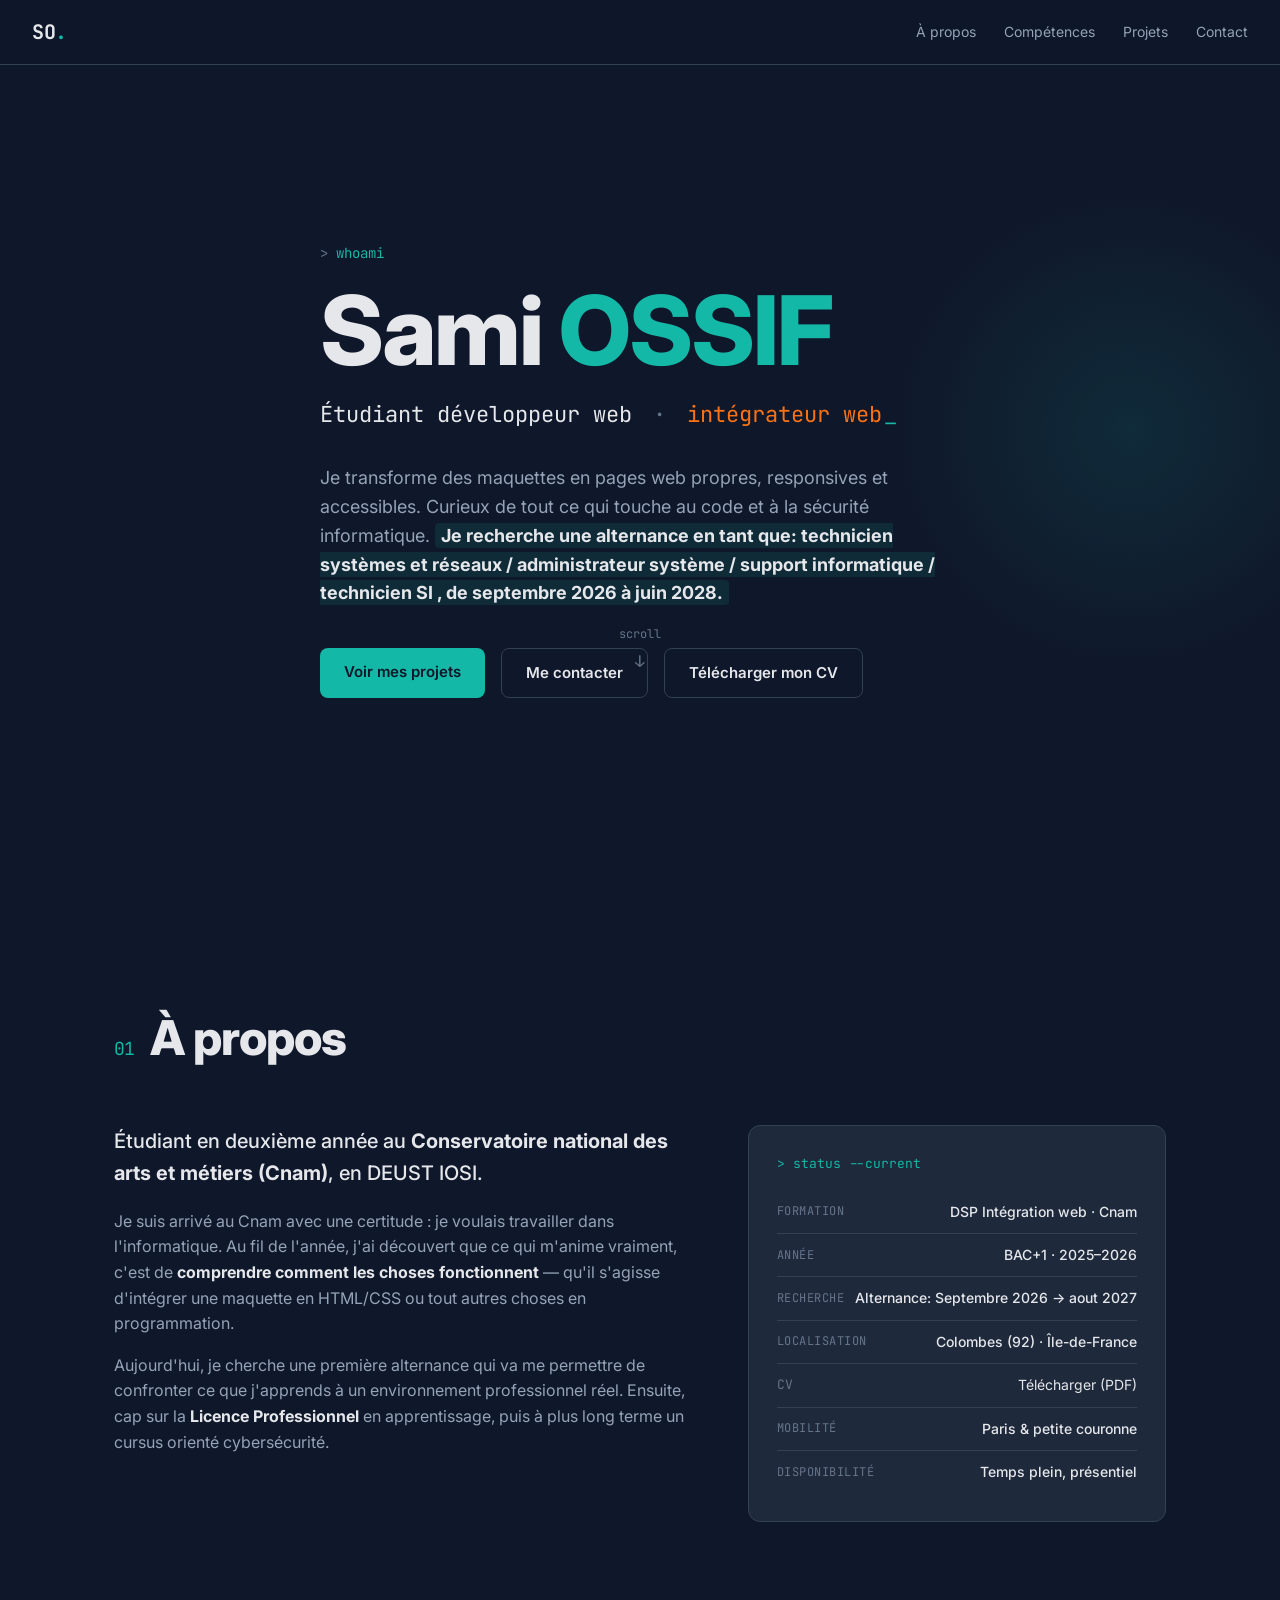
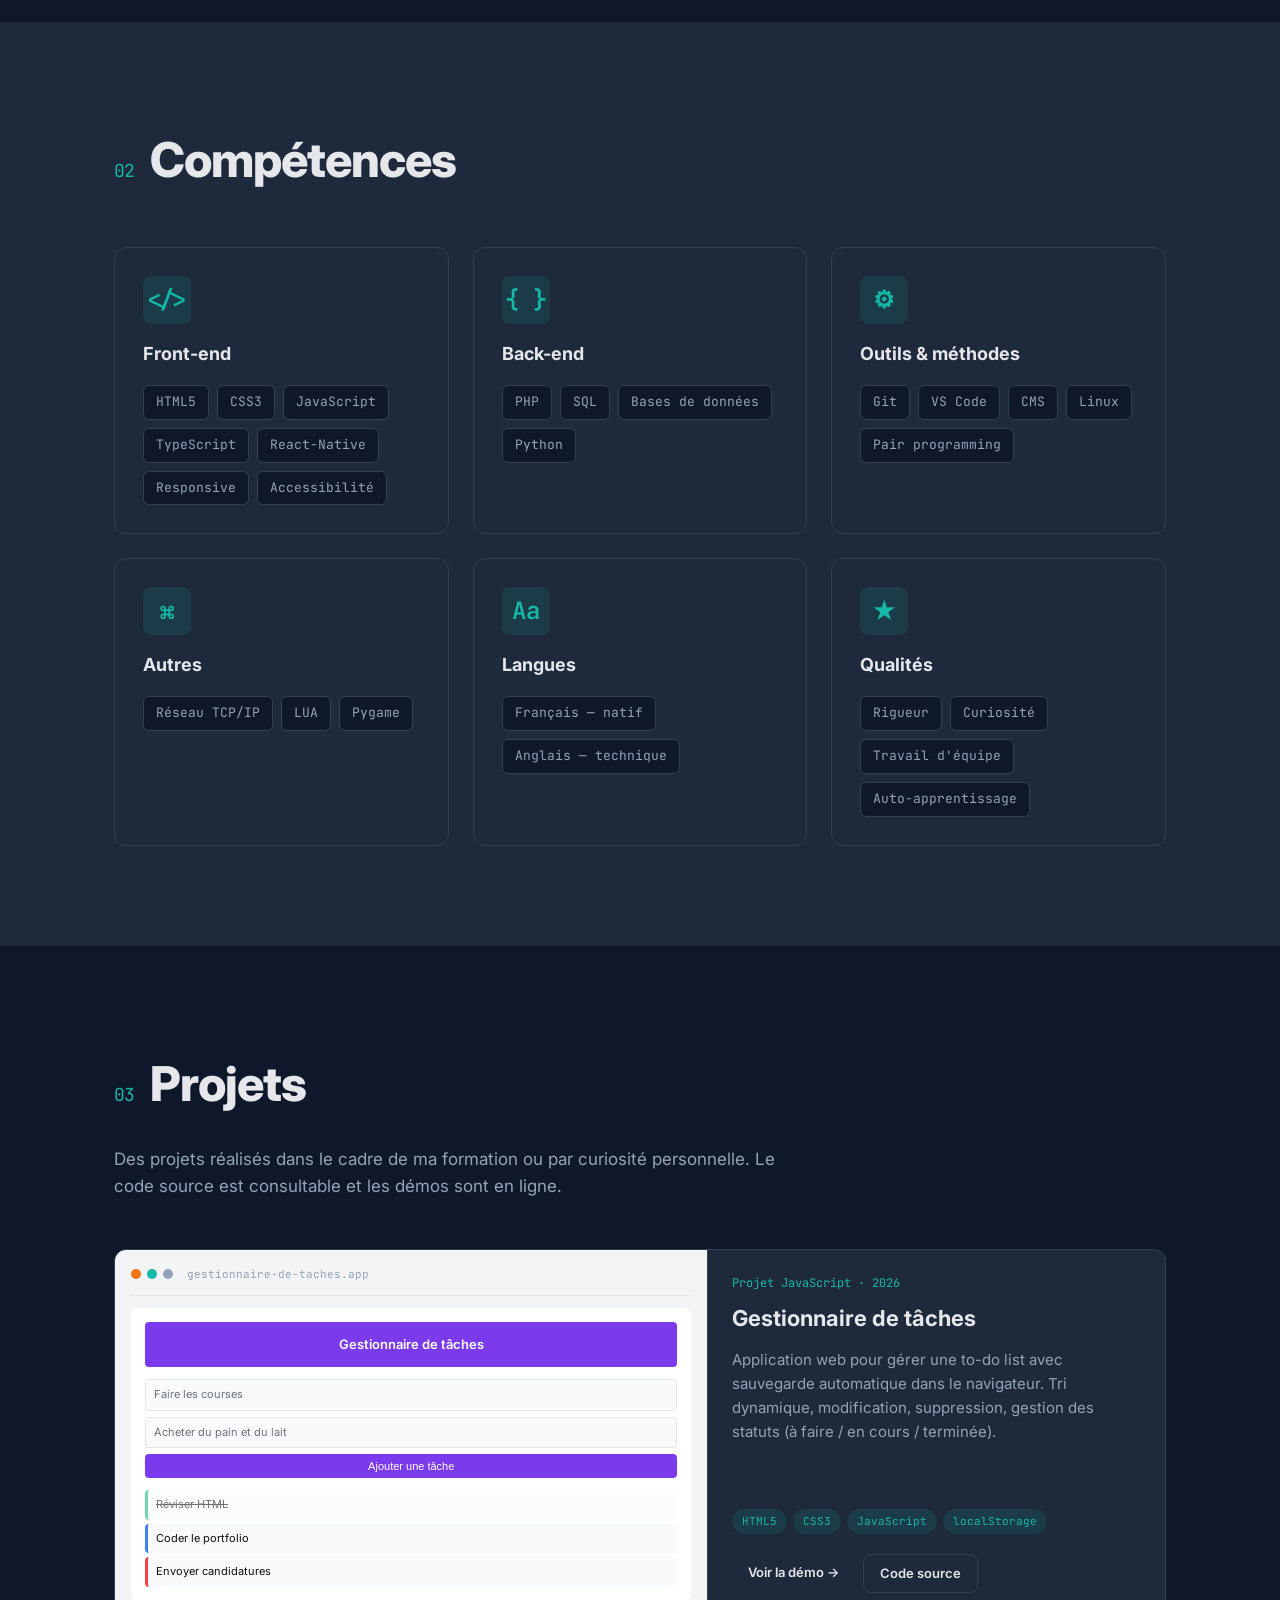
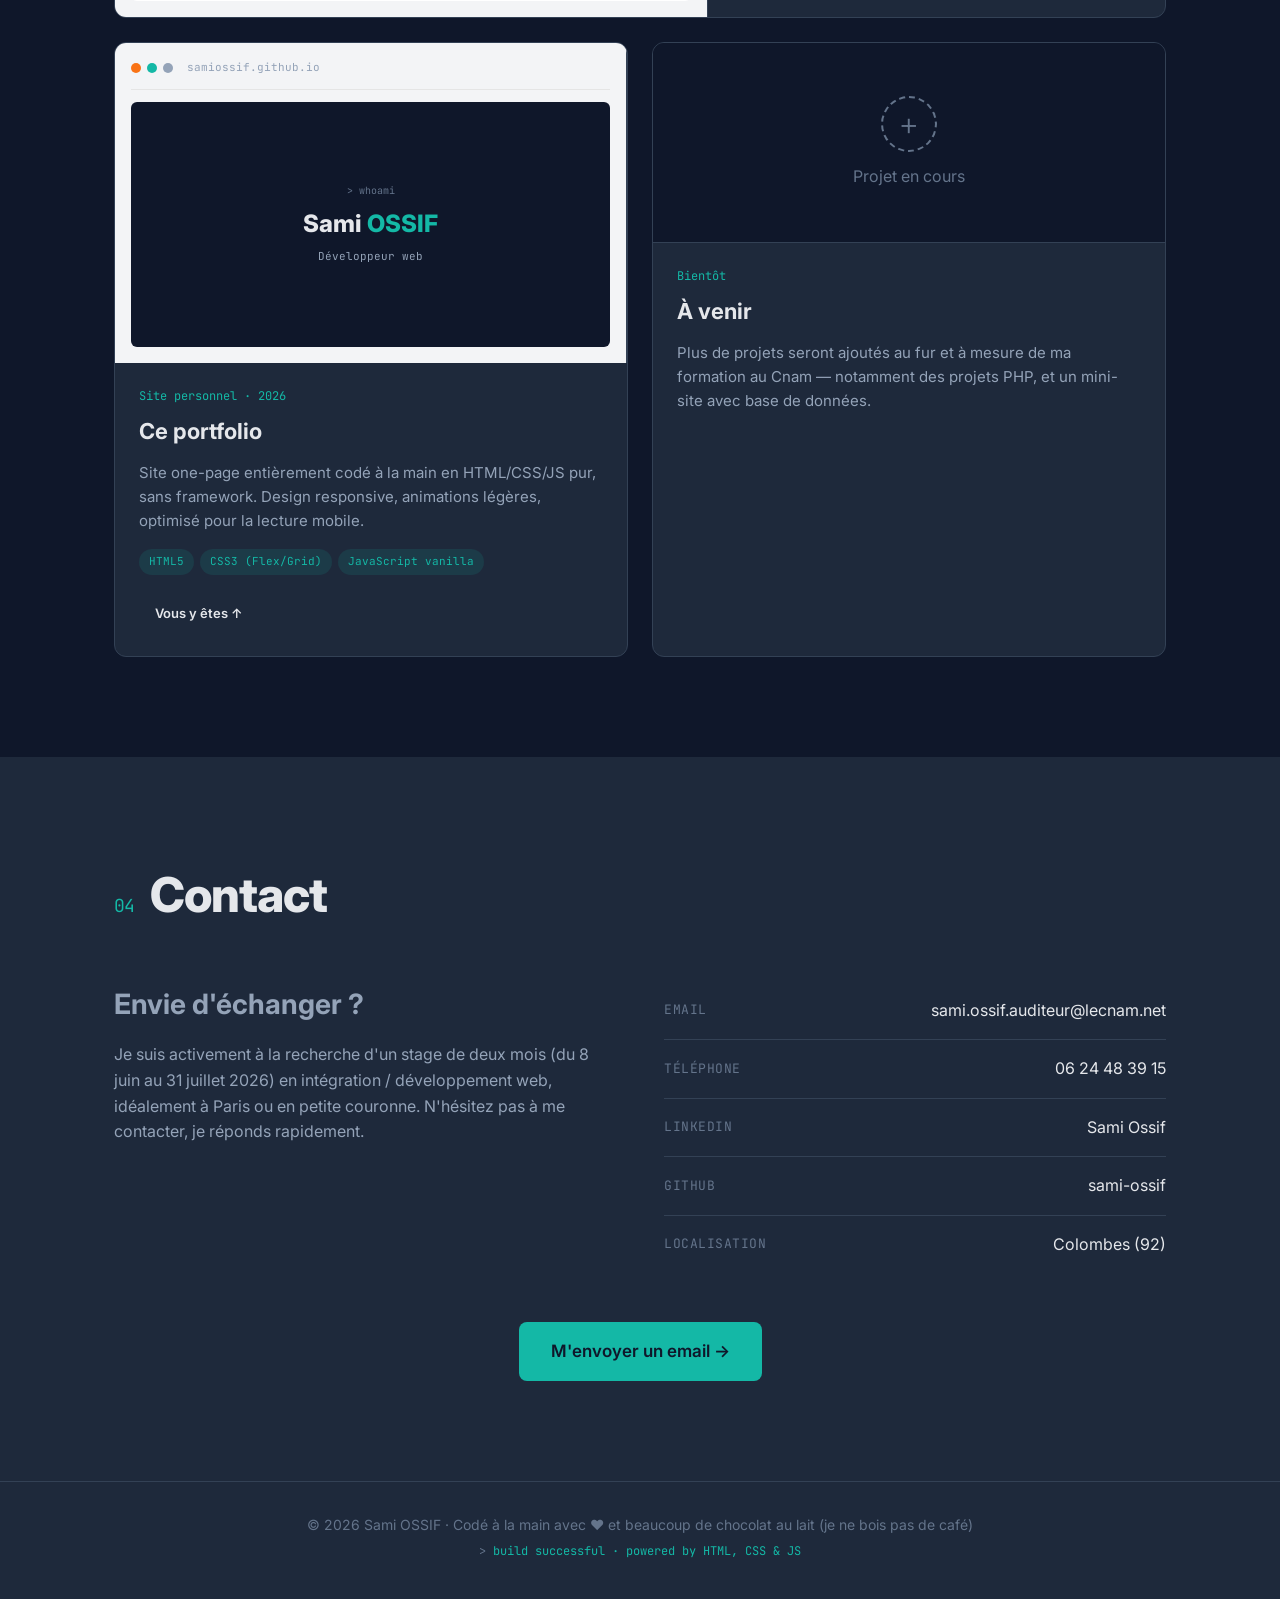
==== index.html @ ba18efc3 "Update index.html" ====
<!DOCTYPE html>
<html lang="fr">
<head>
    <meta charset="UTF-8">
    <meta name="viewport" content="width=device-width, initial-scale=1.0">
    <meta name="description" content="Portfolio de Sami OSSIF — étudiant développeur web au Cnam. Stage juin-juillet 2026.">
    <title>Sami OSSIF — Étudiant développeur web</title>

    <link rel="preconnect" href="https://fonts.googleapis.com">
    <link rel="preconnect" href="https://fonts.gstatic.com" crossorigin>
    <link href="https://fonts.googleapis.com/css2?family=Inter:wght@400;500;600;700;800&family=JetBrains+Mono:wght@400;500&display=swap" rel="stylesheet">

    <link rel="stylesheet" href="style.css">
    <script src="script.js" defer></script>
</head>
<body>

    <!-- =========== NAVIGATION =========== -->
    <nav class="nav">
        <a href="#" class="nav-logo">SO<span class="accent">.</span></a>
        <ul class="nav-links" id="navLinks">
            <li><a href="#about">À propos</a></li>
            <li><a href="#skills">Compétences</a></li>
            <li><a href="#projects">Projets</a></li>
            <li><a href="#contact">Contact</a></li>
        </ul>
        <button class="nav-burger" id="navBurger" aria-label="Ouvrir le menu">
            <span></span><span></span><span></span>
        </button>
    </nav>

    <!-- =========== HERO =========== -->
    <header class="hero">
        <div class="container">
            <p class="terminal-prompt">&gt; <span class="terminal-cmd">whoami</span></p>
            <h1 class="hero-name">Sami <span class="accent">OSSIF</span></h1>
            <p class="hero-role">
                <span class="role-fixed">Étudiant développeur web</span>
                <span class="role-sep">·</span>
                <span class="role-typed" id="typed"></span><span class="cursor">_</span>
            </p>
            <p class="hero-bio">
                Je transforme des maquettes en pages web propres, responsives et accessibles.
                Curieux de tout ce qui touche au code et à la sécurité informatique.
                <strong>Je recherche une alternance en tant que: technicien systèmes et réseaux / administrateur système / support informatique / technicien SI , de septembre 2026 à juin 2028.</strong>
            </p>
            <div class="hero-ctas">
                <a href="#projects" class="btn btn-primary">Voir mes projets</a>
                <a href="#contact" class="btn btn-ghost">Me contacter</a>
                <a href="CV_Sami_OSSIF.pdf" download class="btn btn-ghost">Télécharger mon CV</a>
            </div>
            <div class="hero-scroll" aria-hidden="true">
                <span>scroll</span>
                <span class="arrow">↓</span>
            </div>
        </div>
    </header>

    <!-- =========== À PROPOS =========== -->
    <section id="about" class="section">
        <div class="container">
            <h2 class="section-title"><span class="num">01</span> À propos</h2>
            <div class="about-grid">
                <div class="about-text">
                    <p class="lead">
                        Étudiant en deuxième année au <strong>Conservatoire national des arts et métiers (Cnam)</strong>,
                        en DEUST IOSI.
                    </p>
                    <p>
                        Je suis arrivé au Cnam avec une certitude : je voulais travailler dans
                        l'informatique. Au fil de l'année, j'ai découvert que ce qui m'anime vraiment,
                        c'est de <strong>comprendre comment les choses fonctionnent</strong> — qu'il
                        s'agisse d'intégrer une maquette en HTML/CSS ou tout autres choses en programmation.
                    </p>
                    <p>
                        Aujourd'hui, je cherche une première alternance qui va me permettre de
                        confronter ce que j'apprends à un environnement professionnel réel.
                        Ensuite, cap sur la <strong>Licence Professionnel</strong> en apprentissage, puis
                        à plus long terme un cursus orienté cybersécurité.
                    </p>
                </div>
                <aside class="about-card">
                    <p class="card-label">&gt; status --current</p>
                    <ul class="status-list">
                        <li><span class="status-key">Formation</span><span class="status-val">DSP Intégration web · Cnam</span></li>
                        <li><span class="status-key">Année</span><span class="status-val">BAC+1 · 2025–2026</span></li>
                        <li><span class="status-key">Recherche</span><span class="status-val">Alternance: Septembre 2026 → aout 2027</span></li>
                        <li><span class="status-key">Localisation</span><span class="status-val">Colombes (92) · Île-de-France</span></li>
                        <li><span class="contact-label">CV</span><a href="CV_Sami_OSSIF.pdf" download>Télécharger (PDF)</a></li>
                        <li><span class="status-key">Mobilité</span><span class="status-val">Paris &amp; petite couronne</span></li>
                        <li><span class="status-key">Disponibilité</span><span class="status-val">Temps plein, présentiel</span></li>
                    </ul>
                </aside>
            </div>
        </div>
    </section>

    
    <section id="skills" class="section section-alt">
        <div class="container">
            <h2 class="section-title"><span class="num">02</span> Compétences</h2>
            <div class="skills-grid">
                <article class="skill-card">
                    <div class="skill-icon">&lt;/&gt;</div>
                    <h3>Front-end</h3>
                    <ul class="skill-tags">
                        <li>HTML5</li>
                        <li>CSS3</li>
                        <li>JavaScript</li>
                        <li>TypeScript</li>
                        <li>React-Native</li>
                        <li>Responsive</li>
                        <li>Accessibilité</li>
                    </ul>
                </article>

                <article class="skill-card">
                    <div class="skill-icon">{ }</div>
                    <h3>Back-end</h3>
                    <ul class="skill-tags">
                        <li>PHP</li>
                        <li>SQL</li>
                        <li>Bases de données</li>
                        <li>Python</li>
                    </ul>
                </article>

                <article class="skill-card">
                    <div class="skill-icon">⚙</div>
                    <h3>Outils &amp; méthodes</h3>
                    <ul class="skill-tags">
                        <li>Git</li>
                        <li>VS Code</li>
                        <li>CMS</li>
                        <li>Linux</li>
                        <li>Pair programming</li>
                    </ul>
                </article>

                <article class="skill-card">
                    <div class="skill-icon">⌘</div>
                    <h3>Autres</h3>
                    <ul class="skill-tags">
                        <li>Réseau TCP/IP</li>
                        <li>LUA</li>
                        <li>Pygame</li>
                        
                    </ul>
                </article>

                <article class="skill-card">
                    <div class="skill-icon">Aa</div>
                    <h3>Langues</h3>
                    <ul class="skill-tags">
                        <li>Français — natif</li>
                        <li>Anglais — technique</li>
                    </ul>
                </article>

                <article class="skill-card">
                    <div class="skill-icon">★</div>
                    <h3>Qualités</h3>
                    <ul class="skill-tags">
                        <li>Rigueur</li>
                        <li>Curiosité</li>
                        <li>Travail d'équipe</li>
                        <li>Auto-apprentissage</li>
                    </ul>
                </article>
            </div>
        </div>
    </section>

    <!-- =========== PROJETS =========== -->
    <section id="projects" class="section">
        <div class="container">
            <h2 class="section-title"><span class="num">03</span> Projets</h2>
            <p class="section-intro">
                Des projets réalisés dans le cadre de ma formation ou par curiosité personnelle.
                Le code source est consultable et les démos sont en ligne.
            </p>

            <div class="projects-grid">

                <!-- Projet 1 : Gestionnaire de tâches -->
                <article class="project-card featured">
                    <div class="project-mockup">
                        <div class="mockup-bar">
                            <span></span><span></span><span></span>
                            <em>gestionnaire-de-taches.app</em>
                        </div>
                        <div class="mockup-content">
                            <div class="mockup-header">Gestionnaire de tâches</div>
                            <div class="mockup-form">
                                <div class="mockup-input">Faire les courses</div>
                                <div class="mockup-input">Acheter du pain et du lait</div>
                                <button class="mockup-btn">Ajouter une tâche</button>
                            </div>
                            <div class="mockup-list">
                                <div class="mockup-item done">Réviser HTML</div>
                                <div class="mockup-item progress">Coder le portfolio</div>
                                <div class="mockup-item todo">Envoyer candidatures</div>
                            </div>
                        </div>
                    </div>
                    <div class="project-body">
                        <p class="project-meta">Projet JavaScript · 2026</p>
                        <h3>Gestionnaire de tâches</h3>
                        <p class="project-desc">
                            Application web pour gérer une to-do list avec sauvegarde automatique
                            dans le navigateur. Tri dynamique, modification, suppression, gestion
                            des statuts (à faire / en cours / terminée).
                        </p>
                        <ul class="project-tech">
                            <li>HTML5</li>
                            <li>CSS3</li>
                            <li>JavaScript</li>
                            <li>localStorage</li>
                        </ul>
                        <div class="project-links">
                            <a href="Projects/index.html" target="_blank" rel="noopener" class="btn btn-small">Voir la démo →</a>
                            <a href="https://github.com/sami-ossif" target="_blank" rel="noopener" class="btn btn-small btn-ghost">Code source</a>
                        </div>
                    </div>
                </article>

                <!-- Projet 2 : Le portfolio -->
                <article class="project-card">
                    <div class="project-mockup mockup-portfolio">
                        <div class="mockup-bar">
                            <span></span><span></span><span></span>
                            <em>samiossif.github.io</em>
                        </div>
                        <div class="mockup-content mockup-dark">
                            <div class="mockup-hero">
                                <p class="mockup-prompt">&gt; whoami</p>
                                <p class="mockup-name">Sami <span>OSSIF</span></p>
                                <p class="mockup-tag">Développeur web</p>
                            </div>
                        </div>
                    </div>
                    <div class="project-body">
                        <p class="project-meta">Site personnel · 2026</p>
                        <h3>Ce portfolio</h3>
                        <p class="project-desc">
                            Site one-page entièrement codé à la main en HTML/CSS/JS pur,
                            sans framework. Design responsive, animations légères,
                            optimisé pour la lecture mobile.
                        </p>
                        <ul class="project-tech">
                            <li>HTML5</li>
                            <li>CSS3 (Flex/Grid)</li>
                            <li>JavaScript vanilla</li>
                        </ul>
                        <div class="project-links">
                            <a href="#" class="btn btn-small">Vous y êtes ↑</a>
                        </div>
                    </div>
                </article>

                <!-- Projet 3 : Placeholder -->
                <article class="project-card project-soon">
                    <div class="project-placeholder">
                        <span class="placeholder-icon">+</span>
                        <p>Projet en cours</p>
                    </div>
                    <div class="project-body">
                        <p class="project-meta">Bientôt</p>
                        <h3>À venir</h3>
                        <p class="project-desc">
                            Plus de projets seront ajoutés au fur et à mesure de ma formation
                            au Cnam — notamment des projets PHP, et un mini-site avec base de données.
                        </p>
                    </div>
                </article>

            </div>
        </div>
    </section>

   
    <section id="contact" class="section section-alt">
        <div class="container">
            <h2 class="section-title"><span class="num">04</span> Contact</h2>
            <div class="contact-wrapper">
                <div class="contact-text">
                    <p class="lead">Envie d'échanger ?</p>
                    <p>
                        Je suis activement à la recherche d'un stage de deux mois
                        (du 8 juin au 31 juillet 2026) en intégration / développement web,
                        idéalement à Paris ou en petite couronne. N'hésitez pas à me contacter,
                        je réponds rapidement.
                    </p>
                </div>
                <ul class="contact-list">
                    <li>
                        <span class="contact-label">Email</span>
                        <a href="mailto:"sami.ossif.auditeur@lecnam.net>sami.ossif.auditeur@lecnam.net</a>
                    </li>
                    <li>
                        <span class="contact-label">Téléphone</span>
                        <a href="tel:+33624483915">06 24 48 39 15</a>
                    </li>
                    <li>
                        <span class="contact-label">LinkedIn</span>
                        <a href="https://www.linkedin.com/in/sami-ossif-844b783b2/" target="_blank" rel="noopener">Sami Ossif</a>
                    </li>
                    <li>
                        <span class="contact-label">GitHub</span>
                        <a href="sami-ossif.github.io" target="_blank" rel="noopener">sami-ossif</a>
                    </li>
                    <li>
                        <span class="contact-label">Localisation</span>
                        <span>Colombes (92)</span>
                    </li>
                </ul>
            </div>
            <div class="contact-cta">
                <a href="mailto:smossif31128@gmail.com?subject=Stage%20Int%C3%A9grateur%20Web%20-%20Sami%20OSSIF" class="btn btn-primary btn-large">M'envoyer un email →</a>
            </div>
        </div>
    </section>

    <footer class="footer">
        <div class="container">
            <p>&copy; 2026 Sami OSSIF · Codé à la main avec ♥ et beaucoup de chocolat au lait (je ne bois pas de café)</p>
            <p class="footer-credit">&gt; <span>build successful · powered by HTML, CSS &amp; JS</span></p>
        </div>
    </footer>

</body>
</html>
---- style.css ----
:root {
    --bg: #0F172A;
    --bg-alt: #1E293B;
    --bg-card: #1E293B;
    --bg-card-hover: #273449;
    --border: #334155;
    --text: #E5E7EB;
    --text-dim: #94A3B8;
    --text-muted: #64748B;
    --accent: #14B8A6;        
    --accent-2: #F97316;     
    --accent-soft: rgba(20, 184, 166, 0.12);

    --font-sans: 'Inter', system-ui, -apple-system, sans-serif;
    --font-mono: 'JetBrains Mono', 'Fira Code', Consolas, monospace;

    --radius: 12px;
    --radius-sm: 8px;
    --shadow: 0 4px 24px rgba(0, 0, 0, 0.4);
    --transition: 0.2s ease;
}


* {
    box-sizing: border-box;
    margin: 0;
    padding: 0;
}

html {
    scroll-behavior: smooth;
}

body {
    font-family: var(--font-sans);
    background: var(--bg);
    color: var(--text);
    line-height: 1.6;
    font-size: 16px;
    overflow-x: hidden;
}

img { max-width: 100%; display: block; }
ul { list-style: none; }
a { color: inherit; text-decoration: none; }

.container {
    max-width: 1100px;
    margin: 0 auto;
    padding: 0 24px;
}

.accent { color: var(--accent); }

/* ===== Navigation ===== */
.nav {
    position: fixed;
    top: 0; left: 0; right: 0;
    z-index: 100;
    display: flex;
    justify-content: space-between;
    align-items: center;
    padding: 16px 32px;
    background: rgba(15, 23, 42, 0.85);
    backdrop-filter: blur(10px);
    border-bottom: 1px solid var(--border);
}

.nav-logo {
    font-family: var(--font-mono);
    font-size: 20px;
    font-weight: 700;
    letter-spacing: -0.5px;
}

.nav-links {
    display: flex;
    gap: 28px;
}

.nav-links a {
    font-size: 14px;
    color: var(--text-dim);
    transition: color var(--transition);
    position: relative;
}

.nav-links a:hover {
    color: var(--accent);
}

.nav-links a::after {
    content: '';
    position: absolute;
    bottom: -4px; left: 0;
    width: 0;
    height: 2px;
    background: var(--accent);
    transition: width var(--transition);
}

.nav-links a:hover::after { width: 100%; }

.nav-burger {
    display: none;
    background: none;
    border: none;
    cursor: pointer;
    width: 32px;
    height: 32px;
    flex-direction: column;
    justify-content: space-around;
}

.nav-burger span {
    display: block;
    height: 2px;
    background: var(--text);
    transition: var(--transition);
}

/* ===== Hero ===== */
.hero {
    min-height: 100vh;
    display: flex;
    align-items: center;
    padding: 120px 0 80px;
    position: relative;
    overflow: hidden;
}

.hero::before {
    content: '';
    position: absolute;
    top: 20%;
    right: -100px;
    width: 500px;
    height: 500px;
    background: radial-gradient(circle, var(--accent-soft) 0%, transparent 70%);
    pointer-events: none;
}

.hero .container { position: relative; z-index: 1; }

.terminal-prompt {
    font-family: var(--font-mono);
    color: var(--text-muted);
    font-size: 14px;
    margin-bottom: 16px;
}

.terminal-cmd {
    color: var(--accent);
}

.hero-name {
    font-size: clamp(48px, 9vw, 96px);
    font-weight: 800;
    line-height: 1.05;
    letter-spacing: -2px;
    margin-bottom: 16px;
}

.hero-role {
    font-family: var(--font-mono);
    font-size: clamp(16px, 2.5vw, 22px);
    color: var(--text-dim);
    margin-bottom: 32px;
    min-height: 1.5em;
}

.role-fixed { color: var(--text); }
.role-sep { color: var(--text-muted); margin: 0 8px; }
.role-typed { color: var(--accent-2); }

.cursor {
    display: inline-block;
    color: var(--accent);
    animation: blink 1s steps(2) infinite;
    margin-left: 2px;
}

@keyframes blink {
    50% { opacity: 0; }
}

.hero-bio {
    font-size: 18px;
    color: var(--text-dim);
    max-width: 640px;
    margin-bottom: 40px;
}

.hero-bio strong {
    color: var(--text);
    background: var(--accent-soft);
    padding: 2px 6px;
    border-radius: 4px;
}

.hero-ctas {
    display: flex;
    gap: 16px;
    flex-wrap: wrap;
}

.hero-scroll {
    position: absolute;
    bottom: 24px; left: 50%;
    transform: translateX(-50%);
    display: flex;
    flex-direction: column;
    align-items: center;
    gap: 4px;
    font-family: var(--font-mono);
    font-size: 12px;
    color: var(--text-muted);
}

.hero-scroll .arrow {
    animation: bounce 1.6s ease-in-out infinite;
    font-size: 16px;
}

@keyframes bounce {
    0%, 100% { transform: translateY(0); }
    50% { transform: translateY(8px); }
}

/* ===== Boutons ===== */
.btn {
    display: inline-block;
    padding: 12px 24px;
    border-radius: var(--radius-sm);
    font-weight: 600;
    font-size: 15px;
    cursor: pointer;
    transition: all var(--transition);
    border: none;
    font-family: var(--font-sans);
}

.btn-primary {
    background: var(--accent);
    color: var(--bg);
}

.btn-primary:hover {
    background: var(--accent-2);
    transform: translateY(-2px);
    box-shadow: 0 8px 16px rgba(249, 115, 22, 0.25);
}

.btn-ghost {
    background: transparent;
    color: var(--text);
    border: 1px solid var(--border);
}

.btn-ghost:hover {
    border-color: var(--accent);
    color: var(--accent);
}

.btn-small {
    padding: 8px 16px;
    font-size: 13px;
}

.btn-large {
    padding: 16px 32px;
    font-size: 17px;
}

/* ===== Sections ===== */
.section {
    padding: 100px 0;
}

.section-alt {
    background: var(--bg-alt);
}

.section-title {
    font-size: clamp(32px, 5vw, 48px);
    font-weight: 800;
    margin-bottom: 48px;
    letter-spacing: -1px;
    display: flex;
    align-items: baseline;
    gap: 16px;
}

.section-title .num {
    font-family: var(--font-mono);
    font-size: 18px;
    color: var(--accent);
    font-weight: 400;
}

.section-intro {
    font-size: 17px;
    color: var(--text-dim);
    max-width: 700px;
    margin-bottom: 48px;
    margin-top: -24px;
}

/* ===== À propos ===== */
.about-grid {
    display: grid;
    grid-template-columns: 1.4fr 1fr;
    gap: 48px;
    align-items: start;
}

.about-text .lead {
    font-size: 20px;
    color: var(--text);
    margin-bottom: 20px;
    font-weight: 500;
}

.about-text p {
    color: var(--text-dim);
    margin-bottom: 16px;
}

.about-text strong {
    color: var(--text);
}

.about-card {
    background: var(--bg-card);
    border: 1px solid var(--border);
    border-radius: var(--radius);
    padding: 28px;
    position: sticky;
    top: 100px;
}

.card-label {
    font-family: var(--font-mono);
    font-size: 13px;
    color: var(--accent);
    margin-bottom: 16px;
}

.status-list li {
    display: flex;
    justify-content: space-between;
    align-items: center;
    padding: 10px 0;
    border-bottom: 1px solid var(--border);
    font-size: 14px;
}

.status-list li:last-child { border-bottom: none; }

.status-key {
    color: var(--text-muted);
    font-family: var(--font-mono);
    font-size: 12px;
    text-transform: uppercase;
    letter-spacing: 0.5px;
}

.status-val {
    color: var(--text);
    font-weight: 500;
    text-align: right;
}

/* ===== Compétences ===== */
.skills-grid {
    display: grid;
    grid-template-columns: repeat(auto-fit, minmax(280px, 1fr));
    gap: 24px;
}

.skill-card {
    background: var(--bg-card);
    border: 1px solid var(--border);
    border-radius: var(--radius);
    padding: 28px;
    transition: all var(--transition);
}

.skill-card:hover {
    border-color: var(--accent);
    transform: translateY(-4px);
    box-shadow: var(--shadow);
}

.skill-icon {
    font-family: var(--font-mono);
    font-size: 24px;
    width: 48px;
    height: 48px;
    border-radius: var(--radius-sm);
    background: var(--accent-soft);
    color: var(--accent);
    display: flex;
    align-items: center;
    justify-content: center;
    margin-bottom: 16px;
    font-weight: 600;
}

.skill-card h3 {
    font-size: 18px;
    margin-bottom: 16px;
    color: var(--text);
}

.skill-tags {
    display: flex;
    flex-wrap: wrap;
    gap: 8px;
}

.skill-tags li {
    background: var(--bg);
    color: var(--text-dim);
    font-size: 13px;
    padding: 6px 12px;
    border-radius: 6px;
    border: 1px solid var(--border);
    font-family: var(--font-mono);
}

/* ===== Projets ===== */
.projects-grid {
    display: grid;
    grid-template-columns: repeat(auto-fit, minmax(340px, 1fr));
    gap: 24px;
}

.project-card {
    background: var(--bg-card);
    border: 1px solid var(--border);
    border-radius: var(--radius);
    overflow: hidden;
    transition: all var(--transition);
    display: flex;
    flex-direction: column;
}

.project-card:hover {
    border-color: var(--accent);
    transform: translateY(-4px);
    box-shadow: var(--shadow);
}

.project-card.featured {
    grid-column: span 2;
    display: grid;
    grid-template-columns: 1.3fr 1fr;
    gap: 0;
}

.project-mockup {
    background: #F3F4F6;
    border-right: 1px solid var(--border);
    padding: 16px;
    min-height: 320px;
    display: flex;
    flex-direction: column;
}

.mockup-bar {
    display: flex;
    align-items: center;
    gap: 6px;
    padding-bottom: 12px;
    border-bottom: 1px solid #E5E5E5;
    margin-bottom: 12px;
}

.mockup-bar span {
    width: 10px; height: 10px;
    border-radius: 50%;
    background: #E5E5E5;
}

.mockup-bar span:nth-child(1) { background: #F97316; }
.mockup-bar span:nth-child(2) { background: #14B8A6; }
.mockup-bar span:nth-child(3) { background: #94A3B8; }

.mockup-bar em {
    margin-left: 8px;
    font-style: normal;
    font-family: var(--font-mono);
    font-size: 11px;
    color: #94A3B8;
}

.mockup-content {
    flex: 1;
    background: white;
    border-radius: 6px;
    padding: 14px;
    color: #0F0F11;
}

.mockup-header {
    background: #7C3AED;
    color: white;
    padding: 12px;
    border-radius: 4px;
    font-size: 13px;
    font-weight: 600;
    text-align: center;
    margin-bottom: 12px;
}

.mockup-form {
    display: flex;
    flex-direction: column;
    gap: 6px;
    margin-bottom: 12px;
}

.mockup-input {
    background: #F9FAFB;
    border: 1px solid #E5E5E5;
    border-radius: 4px;
    padding: 6px 8px;
    font-size: 11px;
    color: #6B7280;
}

.mockup-btn {
    background: #7C3AED;
    color: white;
    border-radius: 4px;
    padding: 6px;
    font-size: 11px;
    text-align: center;
    border: none;
}

.mockup-list {
    display: flex;
    flex-direction: column;
    gap: 4px;
}

.mockup-item {
    background: #F9FAFB;
    padding: 6px 8px;
    border-radius: 4px;
    font-size: 11px;
}

.mockup-item.done {
    border-left: 3px solid #10B981;
    opacity: 0.6;
    text-decoration: line-through;
}

.mockup-item.progress { border-left: 3px solid #3B82F6; }
.mockup-item.todo { border-left: 3px solid #EF4444; }

/* Mockup portfolio */
.mockup-portfolio .mockup-content { padding: 0; }
.mockup-dark {
    background: var(--bg) !important;
    color: var(--text) !important;
    padding: 24px !important;
    display: flex;
    align-items: center;
    justify-content: center;
}

.mockup-hero {
    text-align: center;
}

.mockup-prompt {
    font-family: var(--font-mono);
    font-size: 10px;
    color: var(--text-muted);
    margin-bottom: 6px;
}

.mockup-name {
    font-size: 24px;
    font-weight: 800;
    margin-bottom: 4px;
}

.mockup-name span { color: var(--accent); }

.mockup-tag {
    font-family: var(--font-mono);
    font-size: 11px;
    color: var(--text-dim);
}

.project-body {
    padding: 24px;
    flex: 1;
    display: flex;
    flex-direction: column;
}

.project-meta {
    font-family: var(--font-mono);
    font-size: 12px;
    color: var(--accent);
    margin-bottom: 8px;
}

.project-body h3 {
    font-size: 22px;
    margin-bottom: 12px;
}

.project-desc {
    color: var(--text-dim);
    font-size: 15px;
    margin-bottom: 16px;
    flex: 1;
}

.project-tech {
    display: flex;
    flex-wrap: wrap;
    gap: 6px;
    margin-bottom: 20px;
}

.project-tech li {
    background: var(--accent-soft);
    color: var(--accent);
    font-size: 11px;
    padding: 4px 10px;
    border-radius: 20px;
    font-family: var(--font-mono);
}

.project-links {
    display: flex;
    gap: 8px;
    flex-wrap: wrap;
}

.project-placeholder {
    background: var(--bg);
    min-height: 200px;
    display: flex;
    flex-direction: column;
    align-items: center;
    justify-content: center;
    gap: 12px;
    color: var(--text-muted);
    border-bottom: 1px solid var(--border);
}

.placeholder-icon {
    width: 56px; height: 56px;
    border: 2px dashed var(--text-muted);
    border-radius: 50%;
    display: flex;
    align-items: center;
    justify-content: center;
    font-size: 32px;
    font-weight: 300;
}

.project-soon {
    opacity: 0.6;
}

/* ===== Contact ===== */
.contact-wrapper {
    display: grid;
    grid-template-columns: 1fr 1fr;
    gap: 48px;
    align-items: start;
    margin-bottom: 48px;
}

.contact-text .lead {
    font-size: 28px;
    font-weight: 700;
    margin-bottom: 16px;
}

.contact-text p {
    color: var(--text-dim);
}

.contact-list li {
    display: flex;
    justify-content: space-between;
    align-items: center;
    padding: 16px 0;
    border-bottom: 1px solid var(--border);
}

.contact-list li:last-child { border-bottom: none; }

.contact-label {
    font-family: var(--font-mono);
    font-size: 13px;
    color: var(--text-muted);
    text-transform: uppercase;
    letter-spacing: 0.5px;
}

.contact-list a {
    color: var(--text);
    transition: color var(--transition);
}

.contact-list a:hover {
    color: var(--accent);
}

.contact-cta {
    text-align: center;
}

/* ===== Footer ===== */
.footer {
    background: var(--bg-alt);
    padding: 32px 0;
    text-align: center;
    border-top: 1px solid var(--border);
    color: var(--text-muted);
    font-size: 14px;
}

.footer p { margin-bottom: 6px; }

.footer-credit {
    font-family: var(--font-mono);
    font-size: 12px;
    color: var(--text-muted);
}

.footer-credit span { color: var(--accent); }

/* ===== Responsive ===== */
@media (max-width: 900px) {
    .about-grid,
    .contact-wrapper {
        grid-template-columns: 1fr;
        gap: 32px;
    }

    .about-card {
        position: static;
    }

    .project-card.featured {
        grid-column: span 1;
        grid-template-columns: 1fr;
    }

    .project-mockup {
        border-right: none;
        border-bottom: 1px solid var(--border);
        min-height: 240px;
    }
}

@media (max-width: 640px) {
    .nav {
        padding: 14px 20px;
    }

    .nav-links {
        position: fixed;
        top: 60px; right: 0;
        background: var(--bg);
        flex-direction: column;
        padding: 24px;
        border-left: 1px solid var(--border);
        border-bottom: 1px solid var(--border);
        transform: translateX(100%);
        transition: transform 0.3s ease;
        gap: 16px;
        min-width: 200px;
    }

    .nav-links.open { transform: translateX(0); }

    .nav-burger { display: flex; }

    .section { padding: 64px 0; }

    .hero {
        padding: 100px 0 60px;
    }

    .hero-bio { font-size: 16px; }

    .hero-ctas { flex-direction: column; }

    .hero-ctas .btn { width: 100%; text-align: center; }

    .hero-scroll { display: none; }

    .skills-grid,
    .projects-grid {
        grid-template-columns: 1fr;
    }

    .status-list li {
        flex-direction: column;
        align-items: flex-start;
        gap: 4px;
    }

    .status-val { text-align: left; }

    .contact-list li {
        flex-direction: column;
        align-items: flex-start;
        gap: 4px;
    }
}
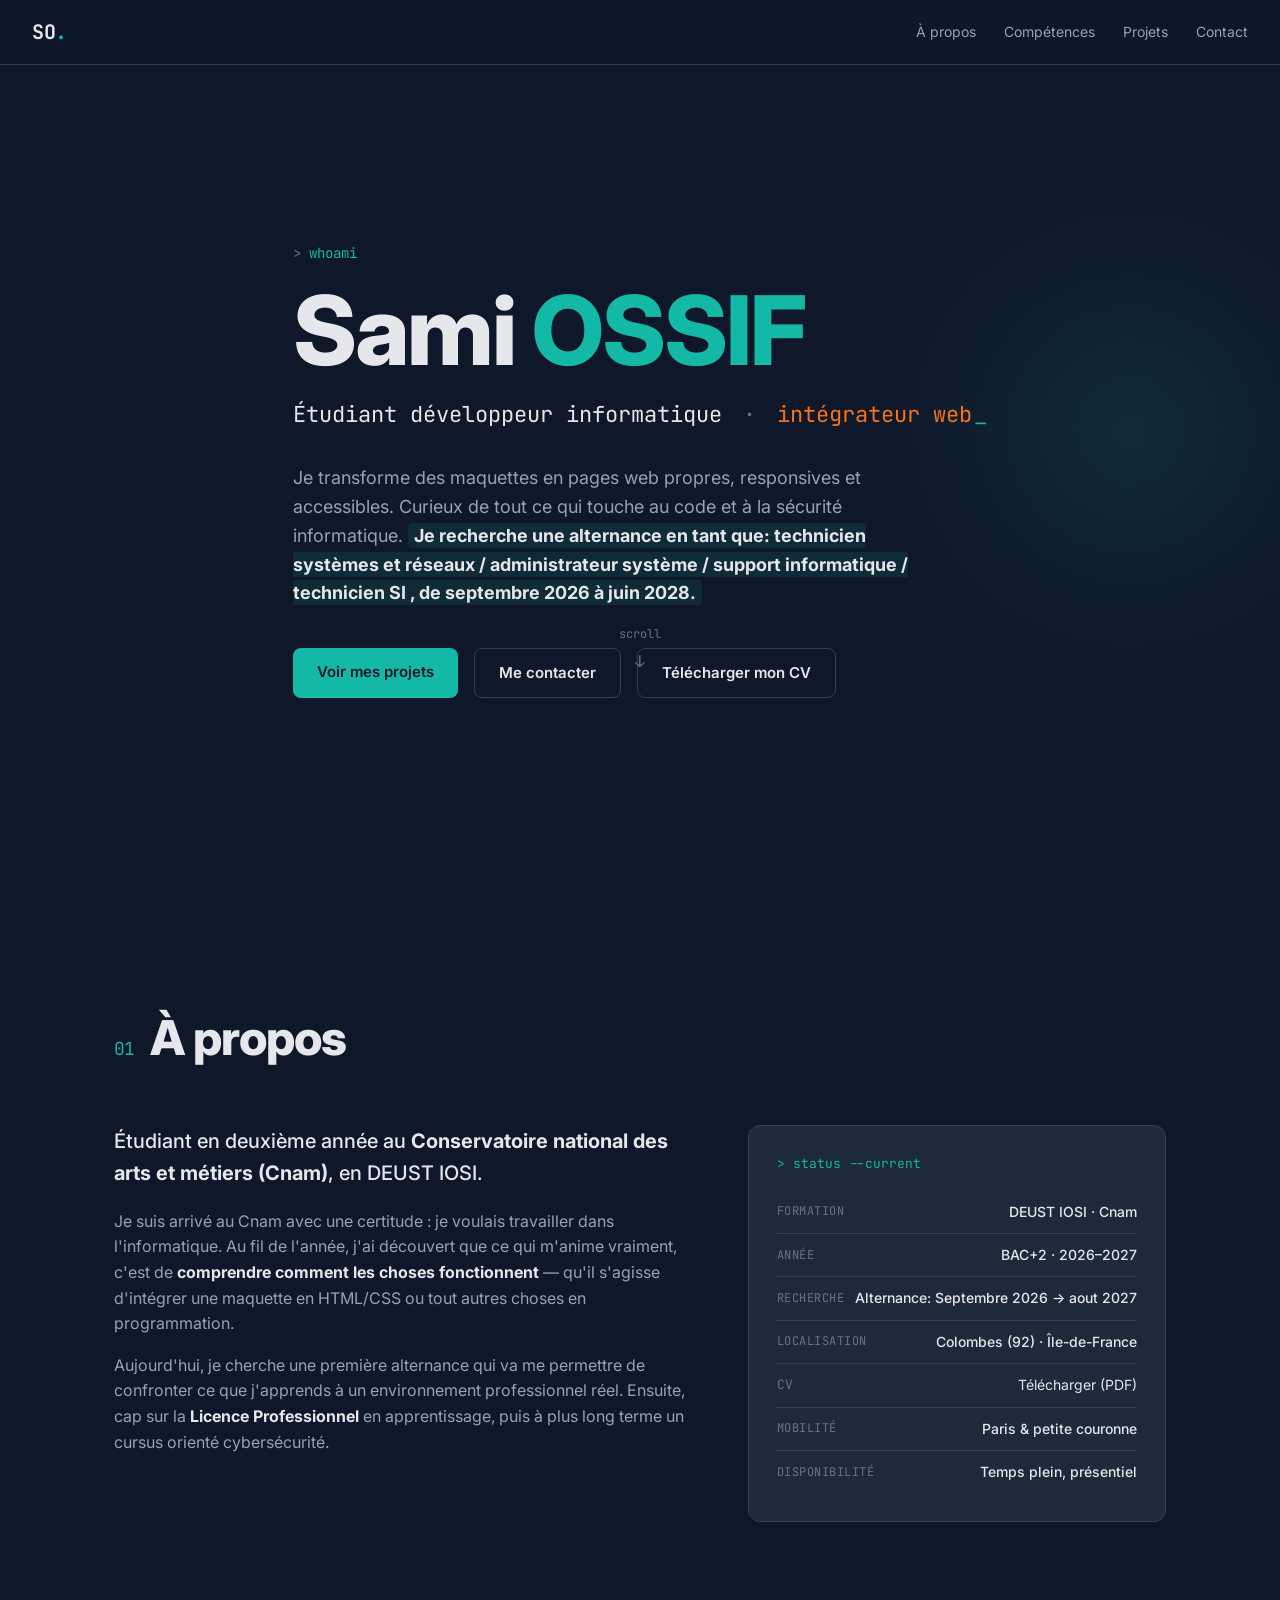
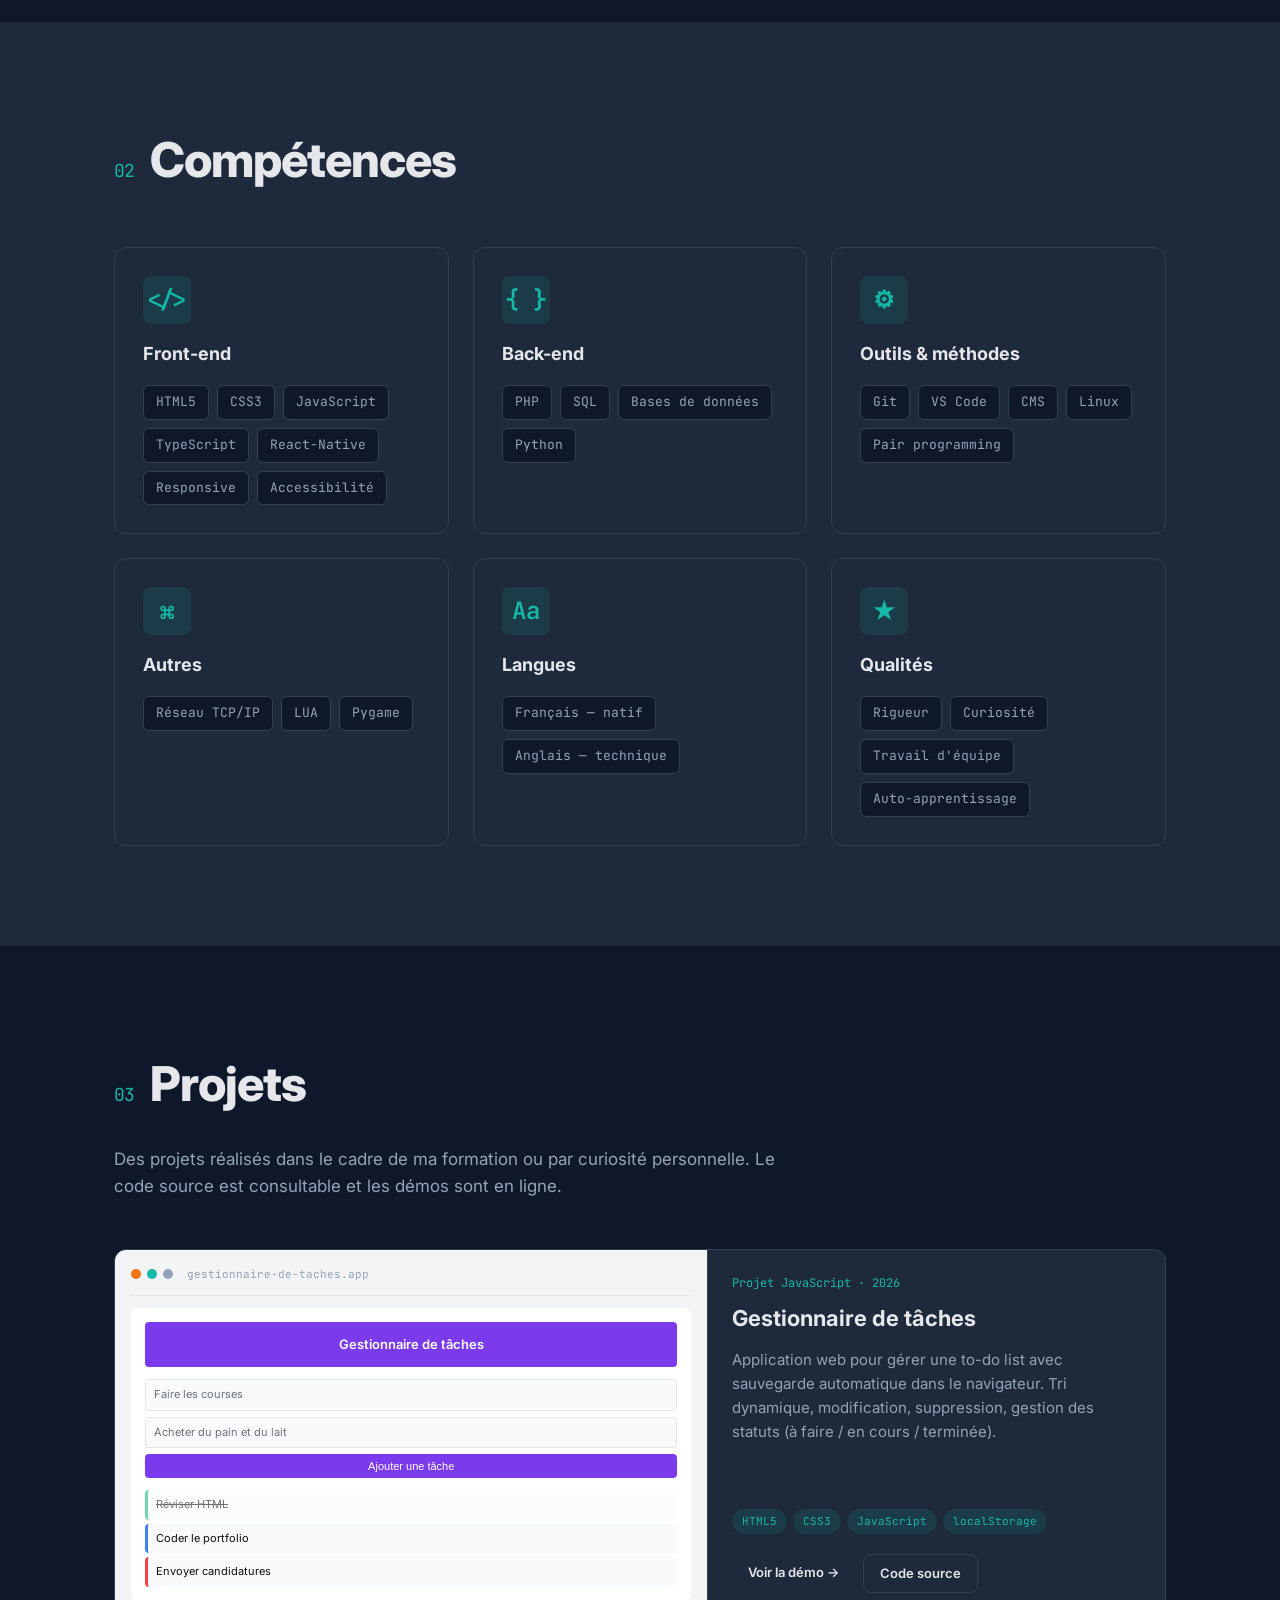
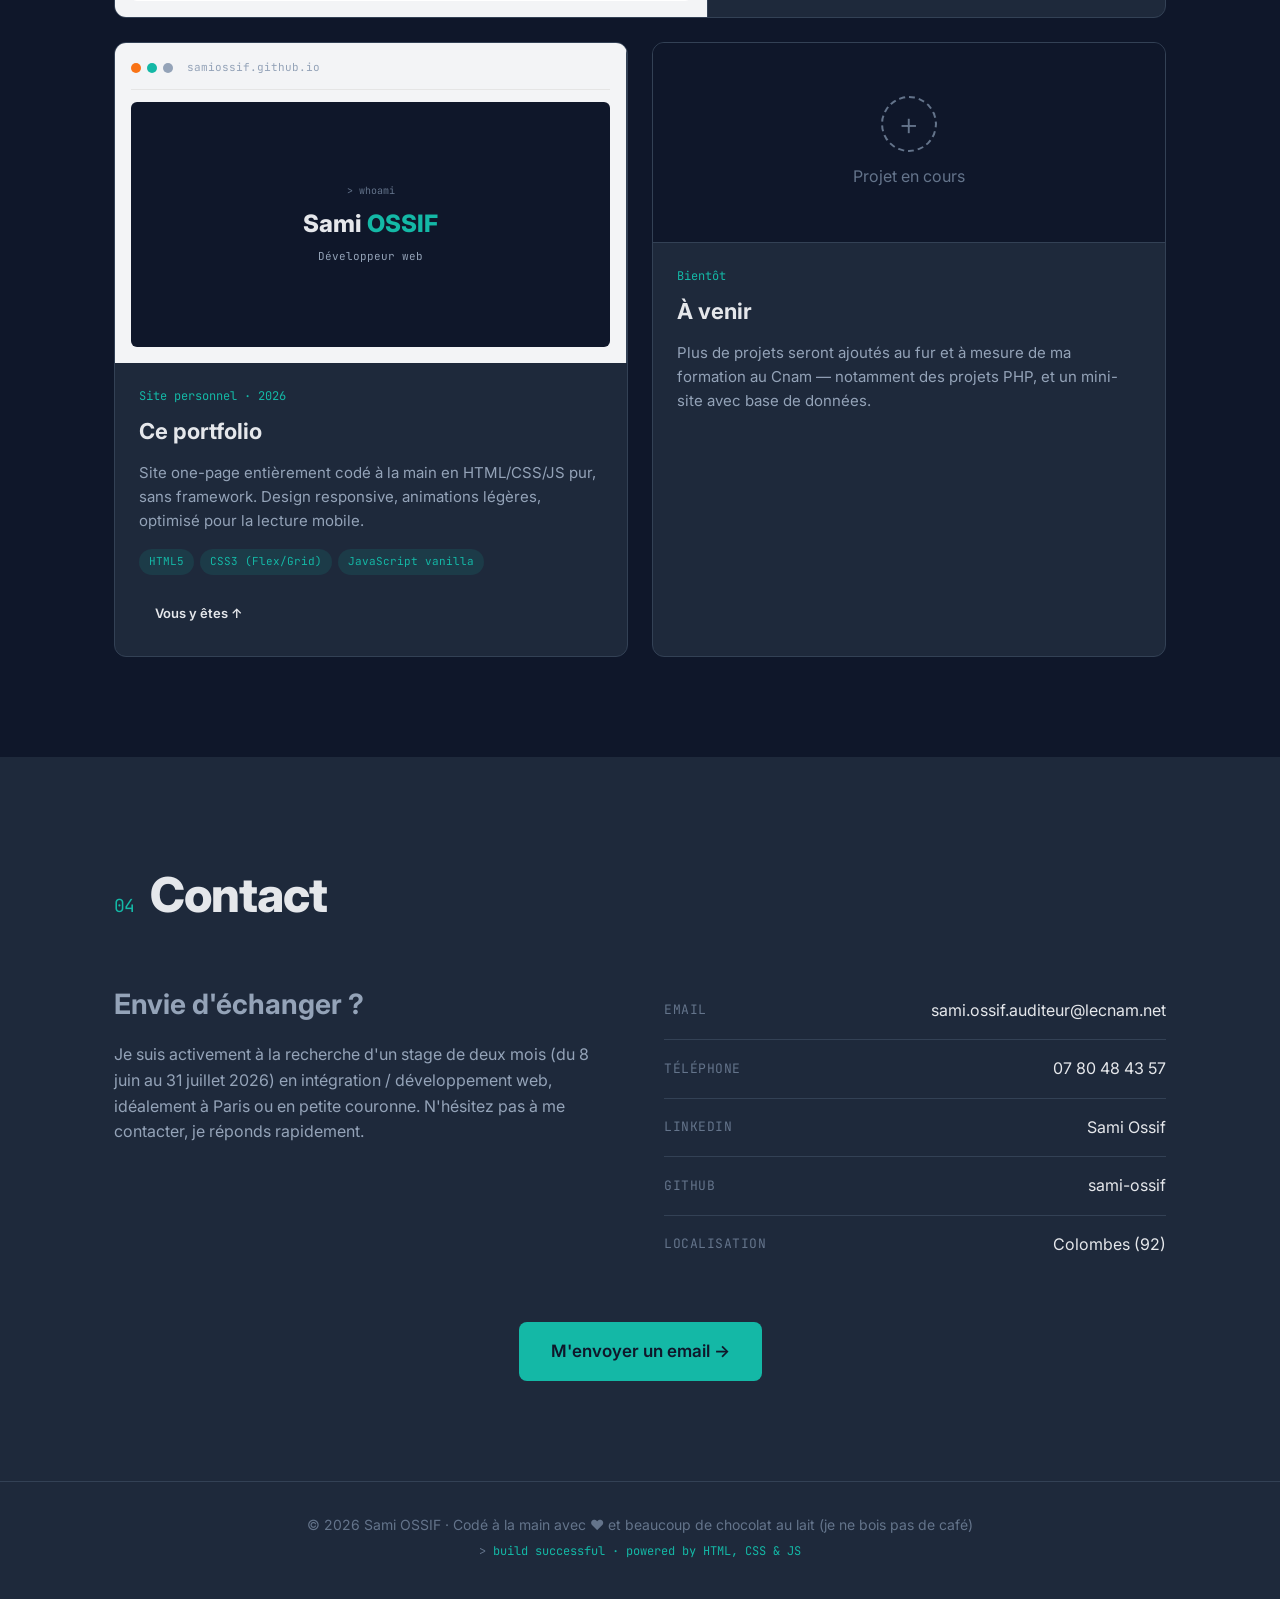
==== commit d724184d: "Update index.html" ====
--- a/index.html
+++ b/index.html
@@ -4,7 +4,7 @@
     <meta charset="UTF-8">
     <meta name="viewport" content="width=device-width, initial-scale=1.0">
     <meta name="description" content="Portfolio de Sami OSSIF — étudiant développeur web au Cnam. Stage juin-juillet 2026.">
-    <title>Sami OSSIF — Étudiant développeur web</title>
+    <title>Sami OSSIF — Étudiant en Informatique</title>
 
     <link rel="preconnect" href="https://fonts.googleapis.com">
     <link rel="preconnect" href="https://fonts.gstatic.com" crossorigin>
@@ -35,7 +35,7 @@
             <p class="terminal-prompt">&gt; <span class="terminal-cmd">whoami</span></p>
             <h1 class="hero-name">Sami <span class="accent">OSSIF</span></h1>
             <p class="hero-role">
-                <span class="role-fixed">Étudiant développeur web</span>
+                <span class="role-fixed">Étudiant développeur informatique </span>
                 <span class="role-sep">·</span>
                 <span class="role-typed" id="typed"></span><span class="cursor">_</span>
             </p>
@@ -82,8 +82,8 @@
                 <aside class="about-card">
                     <p class="card-label">&gt; status --current</p>
                     <ul class="status-list">
-                        <li><span class="status-key">Formation</span><span class="status-val">DSP Intégration web · Cnam</span></li>
-                        <li><span class="status-key">Année</span><span class="status-val">BAC+1 · 2025–2026</span></li>
+                        <li><span class="status-key">Formation</span><span class="status-val">DEUST IOSI · Cnam</span></li>
+                        <li><span class="status-key">Année</span><span class="status-val">BAC+2 · 2026–2027</span></li>
                         <li><span class="status-key">Recherche</span><span class="status-val">Alternance: Septembre 2026 → aout 2027</span></li>
                         <li><span class="status-key">Localisation</span><span class="status-val">Colombes (92) · Île-de-France</span></li>
                         <li><span class="contact-label">CV</span><a href="CV_Sami_OSSIF.pdf" download>Télécharger (PDF)</a></li>
@@ -299,7 +299,7 @@
                     </li>
                     <li>
                         <span class="contact-label">Téléphone</span>
-                        <a href="tel:+33624483915">06 24 48 39 15</a>
+                        <a href="tel:+33624483915">07 80 48 43 57</a>
                     </li>
                     <li>
                         <span class="contact-label">LinkedIn</span>
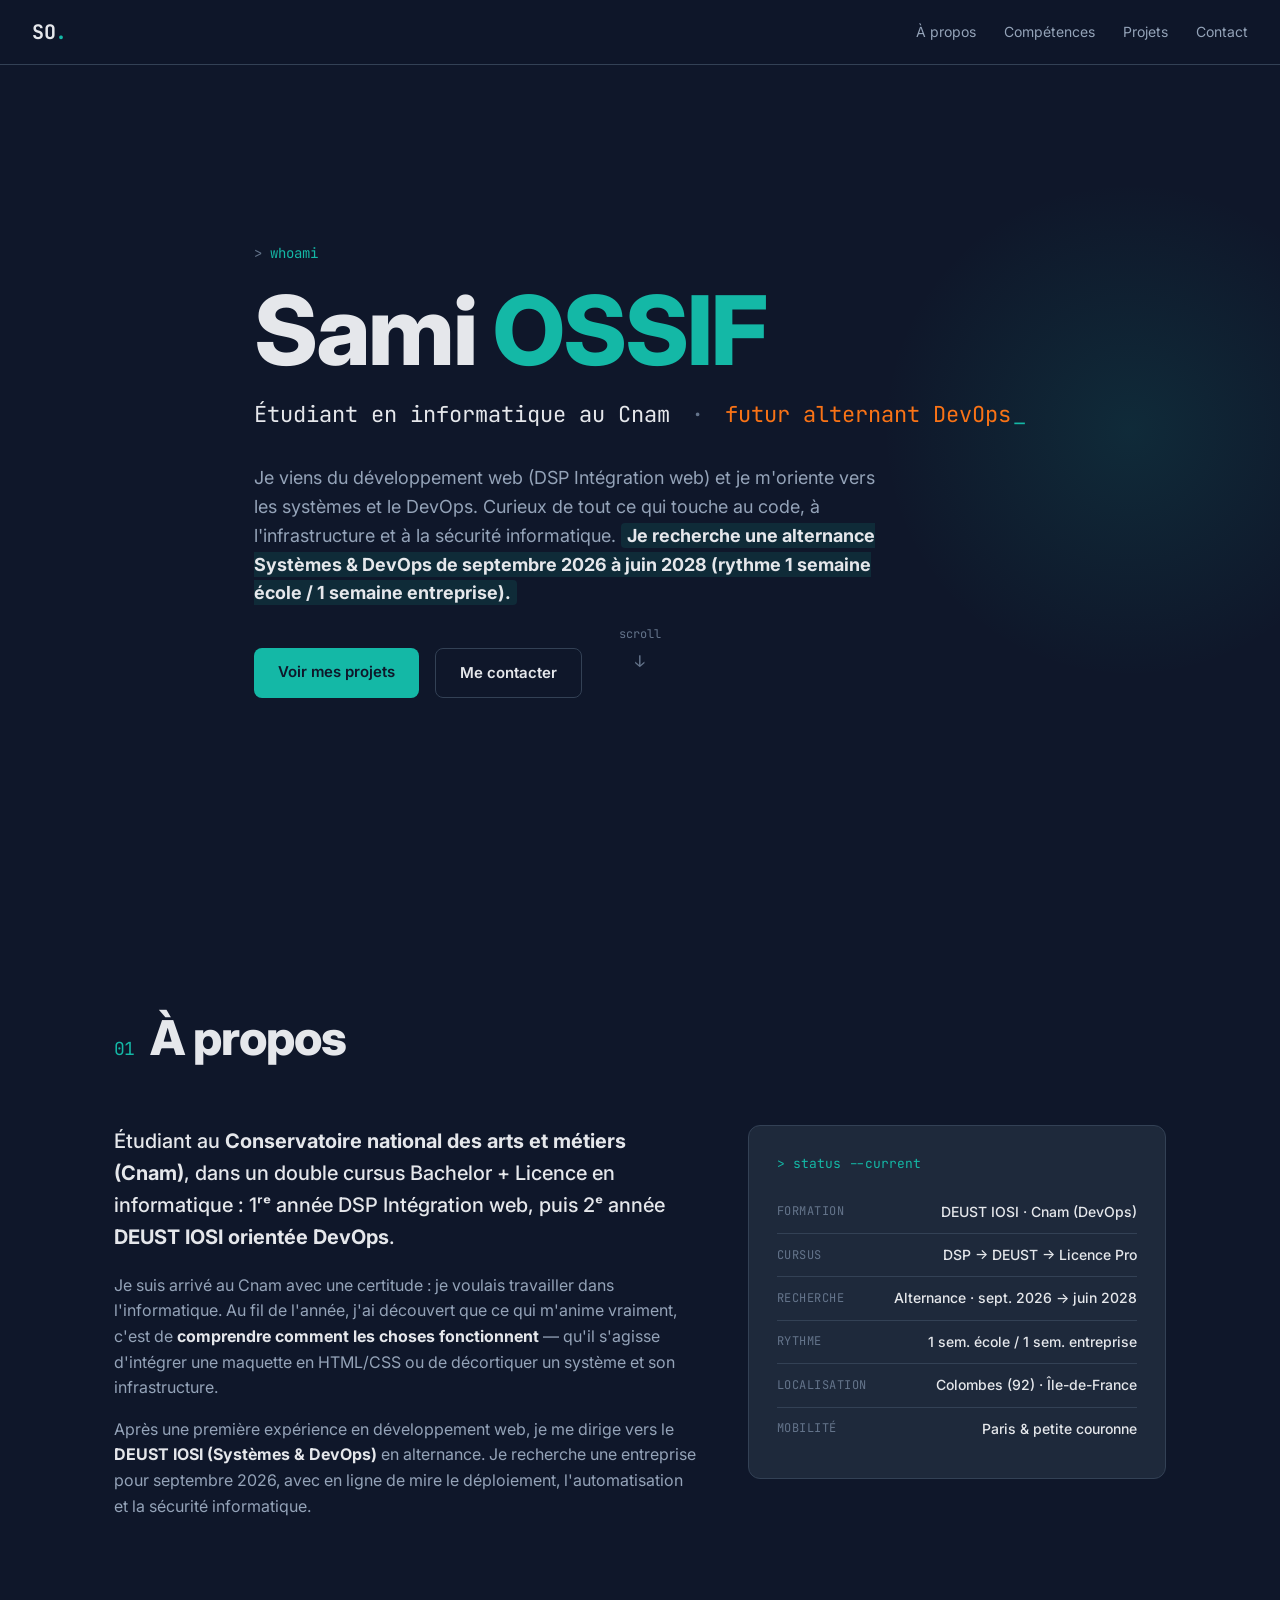
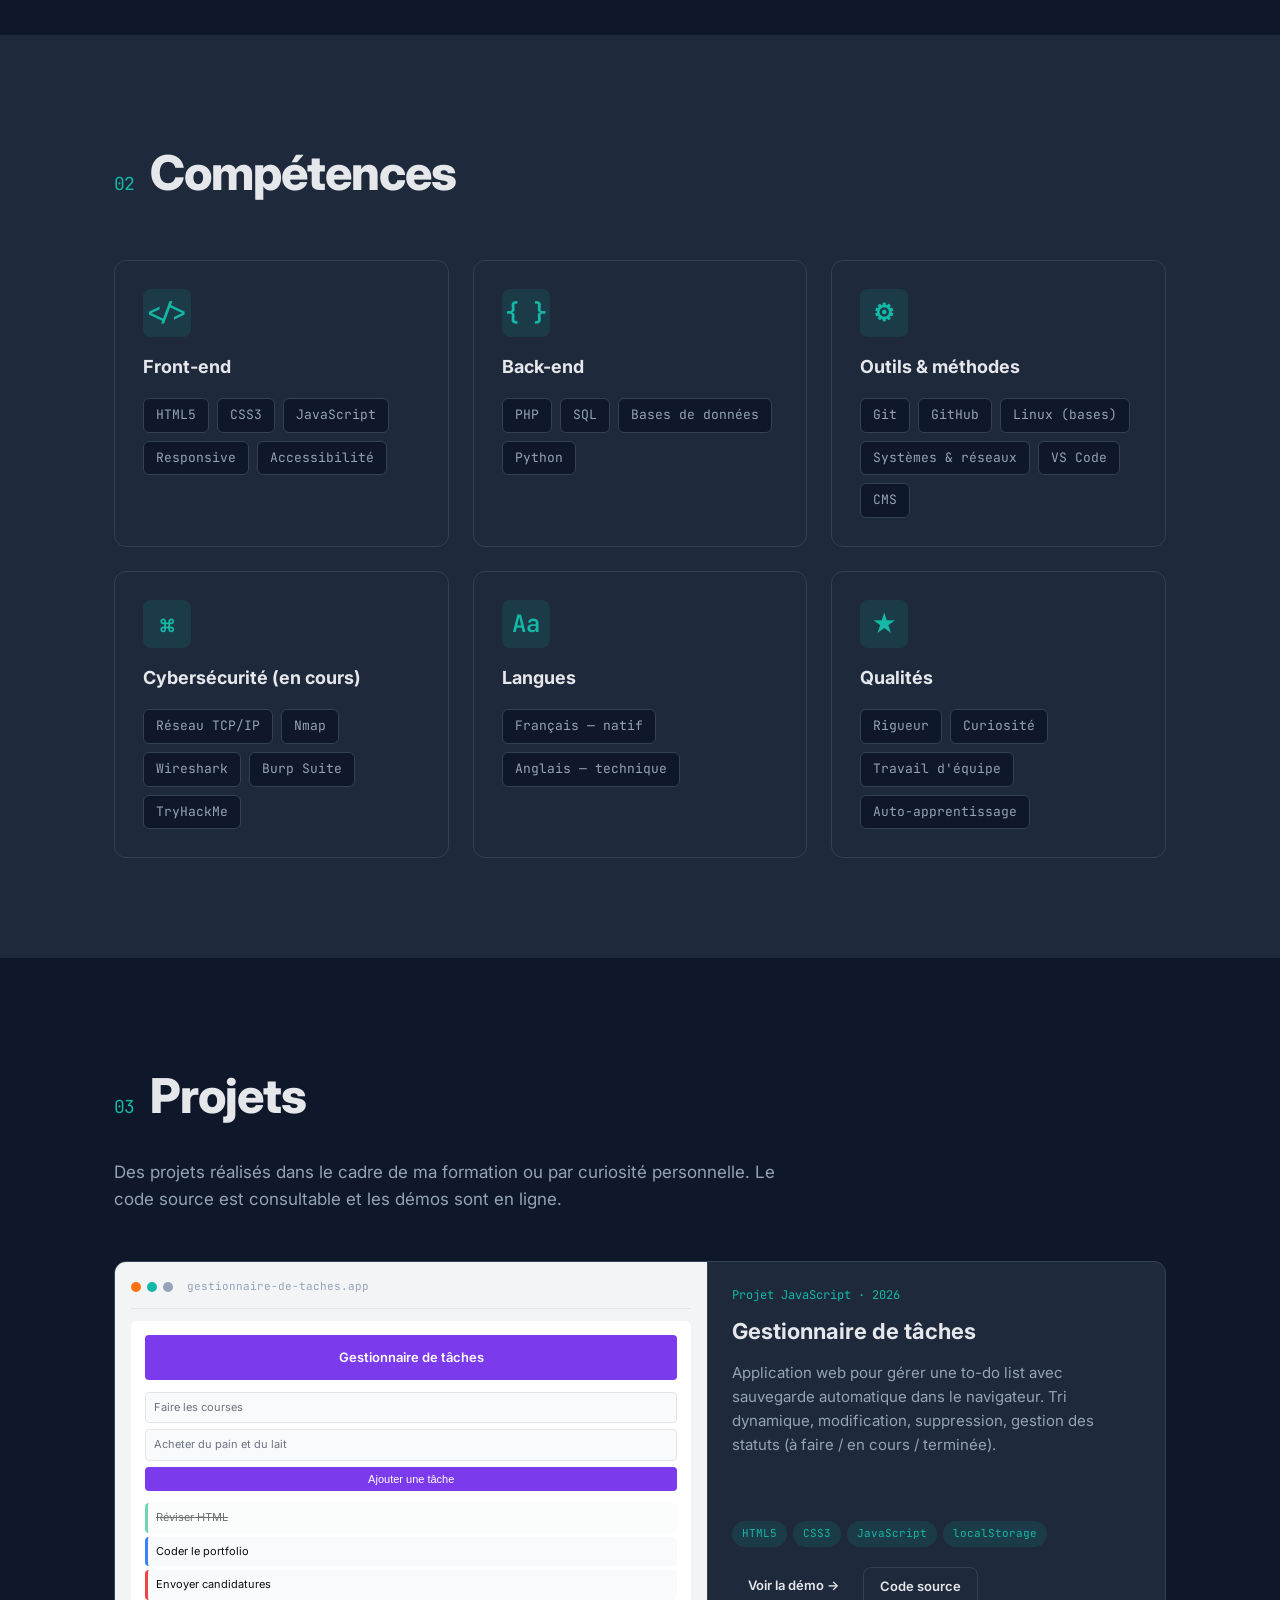
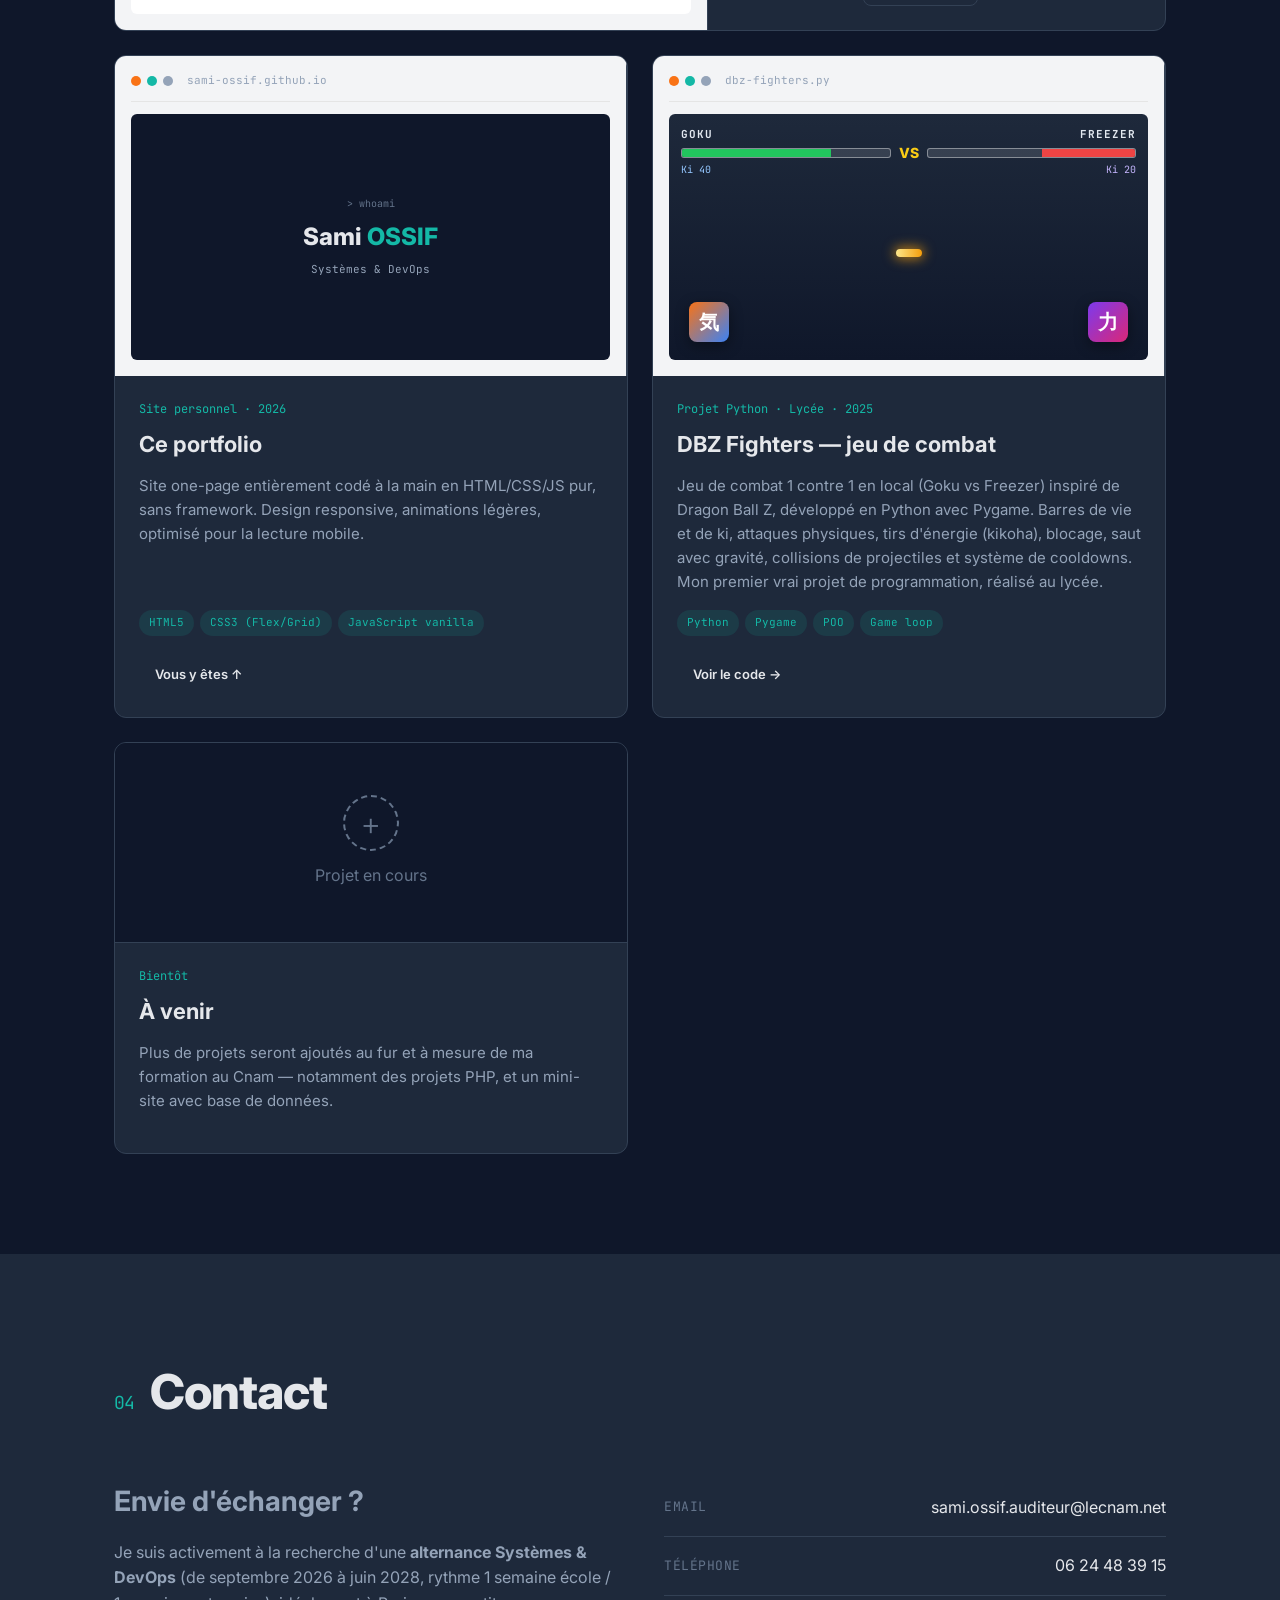
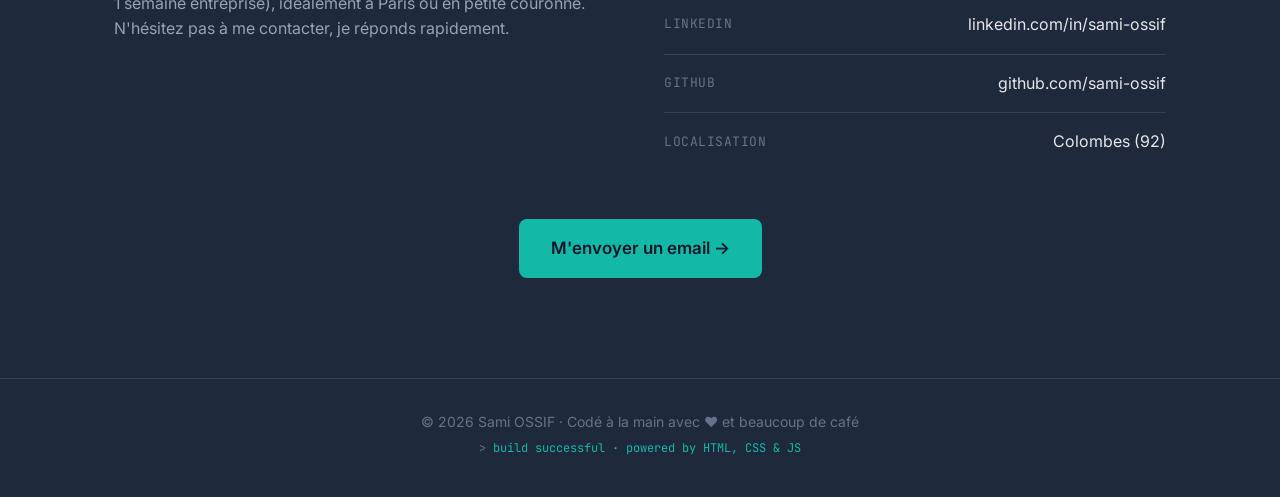
==== commit 6f5c67d3: "Ajout du projet DBZ Fighters (jeu de combat Pygame) + mise a jour du portfolio - Nouvelle carte proj" ====
--- a/index.html
+++ b/index.html
@@ -3,8 +3,8 @@
 <head>
     <meta charset="UTF-8">
     <meta name="viewport" content="width=device-width, initial-scale=1.0">
-    <meta name="description" content="Portfolio de Sami OSSIF — étudiant développeur web au Cnam. Stage juin-juillet 2026.">
-    <title>Sami OSSIF — Étudiant en Informatique</title>
+    <meta name="description" content="Portfolio de Sami OSSIF — étudiant en informatique au Cnam (DSP → DEUST IOSI). Recherche une alternance Systèmes &amp; DevOps de septembre 2026 à juin 2028.">
+    <title>Sami OSSIF — Futur Technicien Systèmes &amp; DevOps</title>
 
     <link rel="preconnect" href="https://fonts.googleapis.com">
     <link rel="preconnect" href="https://fonts.gstatic.com" crossorigin>
@@ -35,19 +35,19 @@
             <p class="terminal-prompt">&gt; <span class="terminal-cmd">whoami</span></p>
             <h1 class="hero-name">Sami <span class="accent">OSSIF</span></h1>
             <p class="hero-role">
-                <span class="role-fixed">Étudiant développeur informatique </span>
+                <span class="role-fixed">Étudiant en informatique au Cnam</span>
                 <span class="role-sep">·</span>
                 <span class="role-typed" id="typed"></span><span class="cursor">_</span>
             </p>
             <p class="hero-bio">
-                Je transforme des maquettes en pages web propres, responsives et accessibles.
-                Curieux de tout ce qui touche au code et à la sécurité informatique.
-                <strong>Je recherche une alternance en tant que: technicien systèmes et réseaux / administrateur système / support informatique / technicien SI , de septembre 2026 à juin 2028.</strong>
+                Je viens du développement web (DSP Intégration web) et je m'oriente vers les
+                systèmes et le DevOps. Curieux de tout ce qui touche au code, à l'infrastructure
+                et à la sécurité informatique.
+                <strong>Je recherche une alternance Systèmes &amp; DevOps de septembre 2026 à juin 2028 (rythme 1 semaine école / 1 semaine entreprise).</strong>
             </p>
             <div class="hero-ctas">
                 <a href="#projects" class="btn btn-primary">Voir mes projets</a>
                 <a href="#contact" class="btn btn-ghost">Me contacter</a>
-                <a href="CV_Sami_OSSIF.pdf" download class="btn btn-ghost">Télécharger mon CV</a>
             </div>
             <div class="hero-scroll" aria-hidden="true">
                 <span>scroll</span>
@@ -63,39 +63,40 @@
             <div class="about-grid">
                 <div class="about-text">
                     <p class="lead">
-                        Étudiant en deuxième année au <strong>Conservatoire national des arts et métiers (Cnam)</strong>,
-                        en DEUST IOSI.
+                        Étudiant au <strong>Conservatoire national des arts et métiers (Cnam)</strong>,
+                        dans un double cursus Bachelor + Licence en informatique : 1ʳᵉ année DSP Intégration web,
+                        puis 2ᵉ année <strong>DEUST IOSI orientée DevOps</strong>.
                     </p>
                     <p>
                         Je suis arrivé au Cnam avec une certitude : je voulais travailler dans
                         l'informatique. Au fil de l'année, j'ai découvert que ce qui m'anime vraiment,
                         c'est de <strong>comprendre comment les choses fonctionnent</strong> — qu'il
-                        s'agisse d'intégrer une maquette en HTML/CSS ou tout autres choses en programmation.
+                        s'agisse d'intégrer une maquette en HTML/CSS ou de décortiquer un système
+                        et son infrastructure.
                     </p>
                     <p>
-                        Aujourd'hui, je cherche une première alternance qui va me permettre de
-                        confronter ce que j'apprends à un environnement professionnel réel.
-                        Ensuite, cap sur la <strong>Licence Professionnel</strong> en apprentissage, puis
-                        à plus long terme un cursus orienté cybersécurité.
+                        Après une première expérience en développement web, je me dirige vers le
+                        <strong>DEUST IOSI (Systèmes &amp; DevOps)</strong> en alternance. Je recherche
+                        une entreprise pour septembre 2026, avec en ligne de mire le déploiement,
+                        l'automatisation et la sécurité informatique.
                     </p>
                 </div>
                 <aside class="about-card">
                     <p class="card-label">&gt; status --current</p>
                     <ul class="status-list">
-                        <li><span class="status-key">Formation</span><span class="status-val">DEUST IOSI · Cnam</span></li>
-                        <li><span class="status-key">Année</span><span class="status-val">BAC+2 · 2026–2027</span></li>
-                        <li><span class="status-key">Recherche</span><span class="status-val">Alternance: Septembre 2026 → aout 2027</span></li>
+                        <li><span class="status-key">Formation</span><span class="status-val">DEUST IOSI · Cnam (DevOps)</span></li>
+                        <li><span class="status-key">Cursus</span><span class="status-val">DSP → DEUST → Licence Pro</span></li>
+                        <li><span class="status-key">Recherche</span><span class="status-val">Alternance · sept. 2026 → juin 2028</span></li>
+                        <li><span class="status-key">Rythme</span><span class="status-val">1 sem. école / 1 sem. entreprise</span></li>
                         <li><span class="status-key">Localisation</span><span class="status-val">Colombes (92) · Île-de-France</span></li>
-                        <li><span class="contact-label">CV</span><a href="CV_Sami_OSSIF.pdf" download>Télécharger (PDF)</a></li>
                         <li><span class="status-key">Mobilité</span><span class="status-val">Paris &amp; petite couronne</span></li>
-                        <li><span class="status-key">Disponibilité</span><span class="status-val">Temps plein, présentiel</span></li>
                     </ul>
                 </aside>
             </div>
         </div>
     </section>
 
-    
+    <!-- =========== COMPÉTENCES =========== -->
     <section id="skills" class="section section-alt">
         <div class="container">
             <h2 class="section-title"><span class="num">02</span> Compétences</h2>
@@ -107,8 +108,6 @@
                         <li>HTML5</li>
                         <li>CSS3</li>
                         <li>JavaScript</li>
-                        <li>TypeScript</li>
-                        <li>React-Native</li>
                         <li>Responsive</li>
                         <li>Accessibilité</li>
                     </ul>
@@ -130,21 +129,23 @@
                     <h3>Outils &amp; méthodes</h3>
                     <ul class="skill-tags">
                         <li>Git</li>
+                        <li>GitHub</li>
+                        <li>Linux (bases)</li>
+                        <li>Systèmes &amp; réseaux</li>
                         <li>VS Code</li>
                         <li>CMS</li>
-                        <li>Linux</li>
-                        <li>Pair programming</li>
                     </ul>
                 </article>
 
                 <article class="skill-card">
                     <div class="skill-icon">⌘</div>
-                    <h3>Autres</h3>
+                    <h3>Cybersécurité (en cours)</h3>
                     <ul class="skill-tags">
                         <li>Réseau TCP/IP</li>
-                        <li>LUA</li>
-                        <li>Pygame</li>
-                        
+                        <li>Nmap</li>
+                        <li>Wireshark</li>
+                        <li>Burp Suite</li>
+                        <li>TryHackMe</li>
                     </ul>
                 </article>
 
@@ -224,18 +225,18 @@
                     </div>
                 </article>
 
-                <!-- Projet 2 : Le portfolio -->
+                <!-- Projet 2 : Le portfolio lui-même -->
                 <article class="project-card">
                     <div class="project-mockup mockup-portfolio">
                         <div class="mockup-bar">
                             <span></span><span></span><span></span>
-                            <em>samiossif.github.io</em>
+                            <em>sami-ossif.github.io</em>
                         </div>
                         <div class="mockup-content mockup-dark">
                             <div class="mockup-hero">
                                 <p class="mockup-prompt">&gt; whoami</p>
                                 <p class="mockup-name">Sami <span>OSSIF</span></p>
-                                <p class="mockup-tag">Développeur web</p>
+                                <p class="mockup-tag">Systèmes &amp; DevOps</p>
                             </div>
                         </div>
                     </div>
@@ -258,7 +259,57 @@
                     </div>
                 </article>
 
-                <!-- Projet 3 : Placeholder -->
+                <!-- Projet 3 : Jeu de combat Pygame (lycée) -->
+                <article class="project-card">
+                    <div class="project-mockup mockup-game">
+                        <div class="mockup-bar">
+                            <span></span><span></span><span></span>
+                            <em>dbz-fighters.py</em>
+                        </div>
+                        <div class="mockup-content mockup-arena">
+                            <div class="game-hud">
+                                <div class="hud-side">
+                                    <span class="hud-name">GOKU</span>
+                                    <div class="hud-health"><i class="hp-green" style="width:72%"></i></div>
+                                    <span class="hud-ki">Ki 40</span>
+                                </div>
+                                <span class="hud-vs">VS</span>
+                                <div class="hud-side hud-right">
+                                    <span class="hud-name">FREEZER</span>
+                                    <div class="hud-health"><i class="hp-red" style="width:45%"></i></div>
+                                    <span class="hud-ki">Ki 20</span>
+                                </div>
+                            </div>
+                            <div class="game-stage">
+                                <span class="fighter fighter-blue">気</span>
+                                <span class="blast"></span>
+                                <span class="fighter fighter-purple">力</span>
+                            </div>
+                        </div>
+                    </div>
+                    <div class="project-body">
+                        <p class="project-meta">Projet Python · Lycée · 2025</p>
+                        <h3>DBZ Fighters — jeu de combat</h3>
+                        <p class="project-desc">
+                            Jeu de combat 1 contre 1 en local (Goku vs Freezer) inspiré de
+                            Dragon Ball Z, développé en Python avec Pygame. Barres de vie et de ki,
+                            attaques physiques, tirs d'énergie (kikoha), blocage, saut avec gravité,
+                            collisions de projectiles et système de cooldowns. Mon premier vrai
+                            projet de programmation, réalisé au lycée.
+                        </p>
+                        <ul class="project-tech">
+                            <li>Python</li>
+                            <li>Pygame</li>
+                            <li>POO</li>
+                            <li>Game loop</li>
+                        </ul>
+                        <div class="project-links">
+                            <a href="Projet_Pygame_Jeu/Projet%20AbdelAlassane(1)/projet1.py" target="_blank" rel="noopener" class="btn btn-small">Voir le code →</a>
+                        </div>
+                    </div>
+                </article>
+
+                <!-- Projet 4 : Placeholder -->
                 <article class="project-card project-soon">
                     <div class="project-placeholder">
                         <span class="placeholder-icon">+</span>
@@ -278,7 +329,7 @@
         </div>
     </section>
 
-   
+    <!-- =========== CONTACT =========== -->
     <section id="contact" class="section section-alt">
         <div class="container">
             <h2 class="section-title"><span class="num">04</span> Contact</h2>
@@ -286,8 +337,8 @@
                 <div class="contact-text">
                     <p class="lead">Envie d'échanger ?</p>
                     <p>
-                        Je suis activement à la recherche d'un stage de deux mois
-                        (du 8 juin au 31 juillet 2026) en intégration / développement web,
+                        Je suis activement à la recherche d'une <strong>alternance Systèmes &amp; DevOps</strong>
+                        (de septembre 2026 à juin 2028, rythme 1 semaine école / 1 semaine entreprise),
                         idéalement à Paris ou en petite couronne. N'hésitez pas à me contacter,
                         je réponds rapidement.
                     </p>
@@ -295,19 +346,19 @@
                 <ul class="contact-list">
                     <li>
                         <span class="contact-label">Email</span>
-                        <a href="mailto:"sami.ossif.auditeur@lecnam.net>sami.ossif.auditeur@lecnam.net</a>
+                        <a href="mailto:sami.ossif.auditeur@lecnam.net">sami.ossif.auditeur@lecnam.net</a>
                     </li>
                     <li>
                         <span class="contact-label">Téléphone</span>
-                        <a href="tel:+33624483915">07 80 48 43 57</a>
+                        <a href="tel:+33624483915">06 24 48 39 15</a>
                     </li>
                     <li>
                         <span class="contact-label">LinkedIn</span>
-                        <a href="https://www.linkedin.com/in/sami-ossif-844b783b2/" target="_blank" rel="noopener">Sami Ossif</a>
+                        <a href="https://www.linkedin.com/in/sami-ossif" target="_blank" rel="noopener">linkedin.com/in/sami-ossif</a>
                     </li>
                     <li>
                         <span class="contact-label">GitHub</span>
-                        <a href="sami-ossif.github.io" target="_blank" rel="noopener">sami-ossif</a>
+                        <a href="https://github.com/sami-ossif" target="_blank" rel="noopener">github.com/sami-ossif</a>
                     </li>
                     <li>
                         <span class="contact-label">Localisation</span>
@@ -316,14 +367,15 @@
                 </ul>
             </div>
             <div class="contact-cta">
-                <a href="mailto:smossif31128@gmail.com?subject=Stage%20Int%C3%A9grateur%20Web%20-%20Sami%20OSSIF" class="btn btn-primary btn-large">M'envoyer un email →</a>
+                <a href="mailto:sami.ossif.auditeur@lecnam.net?subject=Alternance%20Syst%C3%A8mes%20%26%20DevOps%20-%20Sami%20OSSIF" class="btn btn-primary btn-large">M'envoyer un email →</a>
             </div>
         </div>
     </section>
 
+    <!-- =========== FOOTER =========== -->
     <footer class="footer">
         <div class="container">
-            <p>&copy; 2026 Sami OSSIF · Codé à la main avec ♥ et beaucoup de chocolat au lait (je ne bois pas de café)</p>
+            <p>&copy; 2026 Sami OSSIF · Codé à la main avec ♥ et beaucoup de café</p>
             <p class="footer-credit">&gt; <span>build successful · powered by HTML, CSS &amp; JS</span></p>
         </div>
     </footer>
--- a/style.css
+++ b/style.css
@@ -1,3 +1,8 @@
+/* ===================================
+   Portfolio Sami OSSIF
+   Style : dark + accents néon (orange & teal)
+   =================================== */
+
 :root {
     --bg: #0F172A;
     --bg-alt: #1E293B;
@@ -7,8 +12,8 @@
     --text: #E5E7EB;
     --text-dim: #94A3B8;
     --text-muted: #64748B;
-    --accent: #14B8A6;        
-    --accent-2: #F97316;     
+    --accent: #14B8A6;        /* teal — couleur ikigai */
+    --accent-2: #F97316;      /* orange — couleur ikigai */
     --accent-soft: rgba(20, 184, 166, 0.12);
 
     --font-sans: 'Inter', system-ui, -apple-system, sans-serif;
@@ -20,7 +25,7 @@
     --transition: 0.2s ease;
 }
 
-
+/* ===== Reset ===== */
 * {
     box-sizing: border-box;
     margin: 0;
@@ -596,6 +601,111 @@
     font-family: var(--font-mono);
     font-size: 11px;
     color: var(--text-dim);
+}
+
+/* Mockup jeu de combat (Pygame) */
+.mockup-game .mockup-content { padding: 0; overflow: hidden; }
+
+.mockup-arena {
+    background: linear-gradient(180deg, #1E293B 0%, #0F172A 100%) !important;
+    color: #fff !important;
+    display: flex;
+    flex-direction: column;
+}
+
+.game-hud {
+    display: flex;
+    align-items: flex-start;
+    justify-content: space-between;
+    gap: 8px;
+    padding: 12px 12px 0;
+}
+
+.hud-side {
+    display: flex;
+    flex-direction: column;
+    gap: 4px;
+    flex: 1;
+    min-width: 0;
+}
+
+.hud-right { align-items: flex-end; text-align: right; }
+
+.hud-name {
+    font-family: var(--font-mono);
+    font-size: 11px;
+    font-weight: 700;
+    letter-spacing: 1px;
+    color: #E2E8F0;
+}
+
+.hud-health {
+    width: 100%;
+    height: 10px;
+    background: rgba(255, 255, 255, 0.12);
+    border: 1px solid rgba(255, 255, 255, 0.4);
+    border-radius: 3px;
+    overflow: hidden;
+}
+
+.hud-health i {
+    display: block;
+    height: 100%;
+}
+
+.hud-right .hud-health i { margin-left: auto; }
+
+.hp-green { background: #22C55E; }
+.hp-red   { background: #EF4444; }
+
+.hud-ki {
+    font-family: var(--font-mono);
+    font-size: 10px;
+    color: #93C5FD;
+}
+.hud-right .hud-ki { color: #C4B5FD; }
+
+.hud-vs {
+    font-weight: 800;
+    font-size: 14px;
+    color: #FACC15;
+    align-self: center;
+    padding-top: 2px;
+}
+
+.game-stage {
+    flex: 1;
+    display: flex;
+    align-items: flex-end;
+    justify-content: space-between;
+    padding: 0 20px 18px;
+    position: relative;
+}
+
+.fighter {
+    width: 40px;
+    height: 40px;
+    border-radius: 8px;
+    display: flex;
+    align-items: center;
+    justify-content: center;
+    font-size: 20px;
+    font-weight: 700;
+    color: #fff;
+    box-shadow: 0 4px 14px rgba(0, 0, 0, 0.4);
+}
+
+.fighter-blue   { background: linear-gradient(135deg, #F97316, #3B82F6); }
+.fighter-purple { background: linear-gradient(135deg, #7C3AED, #DB2777); }
+
+.blast {
+    width: 26px;
+    height: 8px;
+    border-radius: 5px;
+    background: linear-gradient(90deg, #FDE68A, #F59E0B);
+    box-shadow: 0 0 12px 2px rgba(245, 158, 11, 0.7);
+    align-self: center;
+    margin-bottom: 14px;
 }
 
 .project-body {
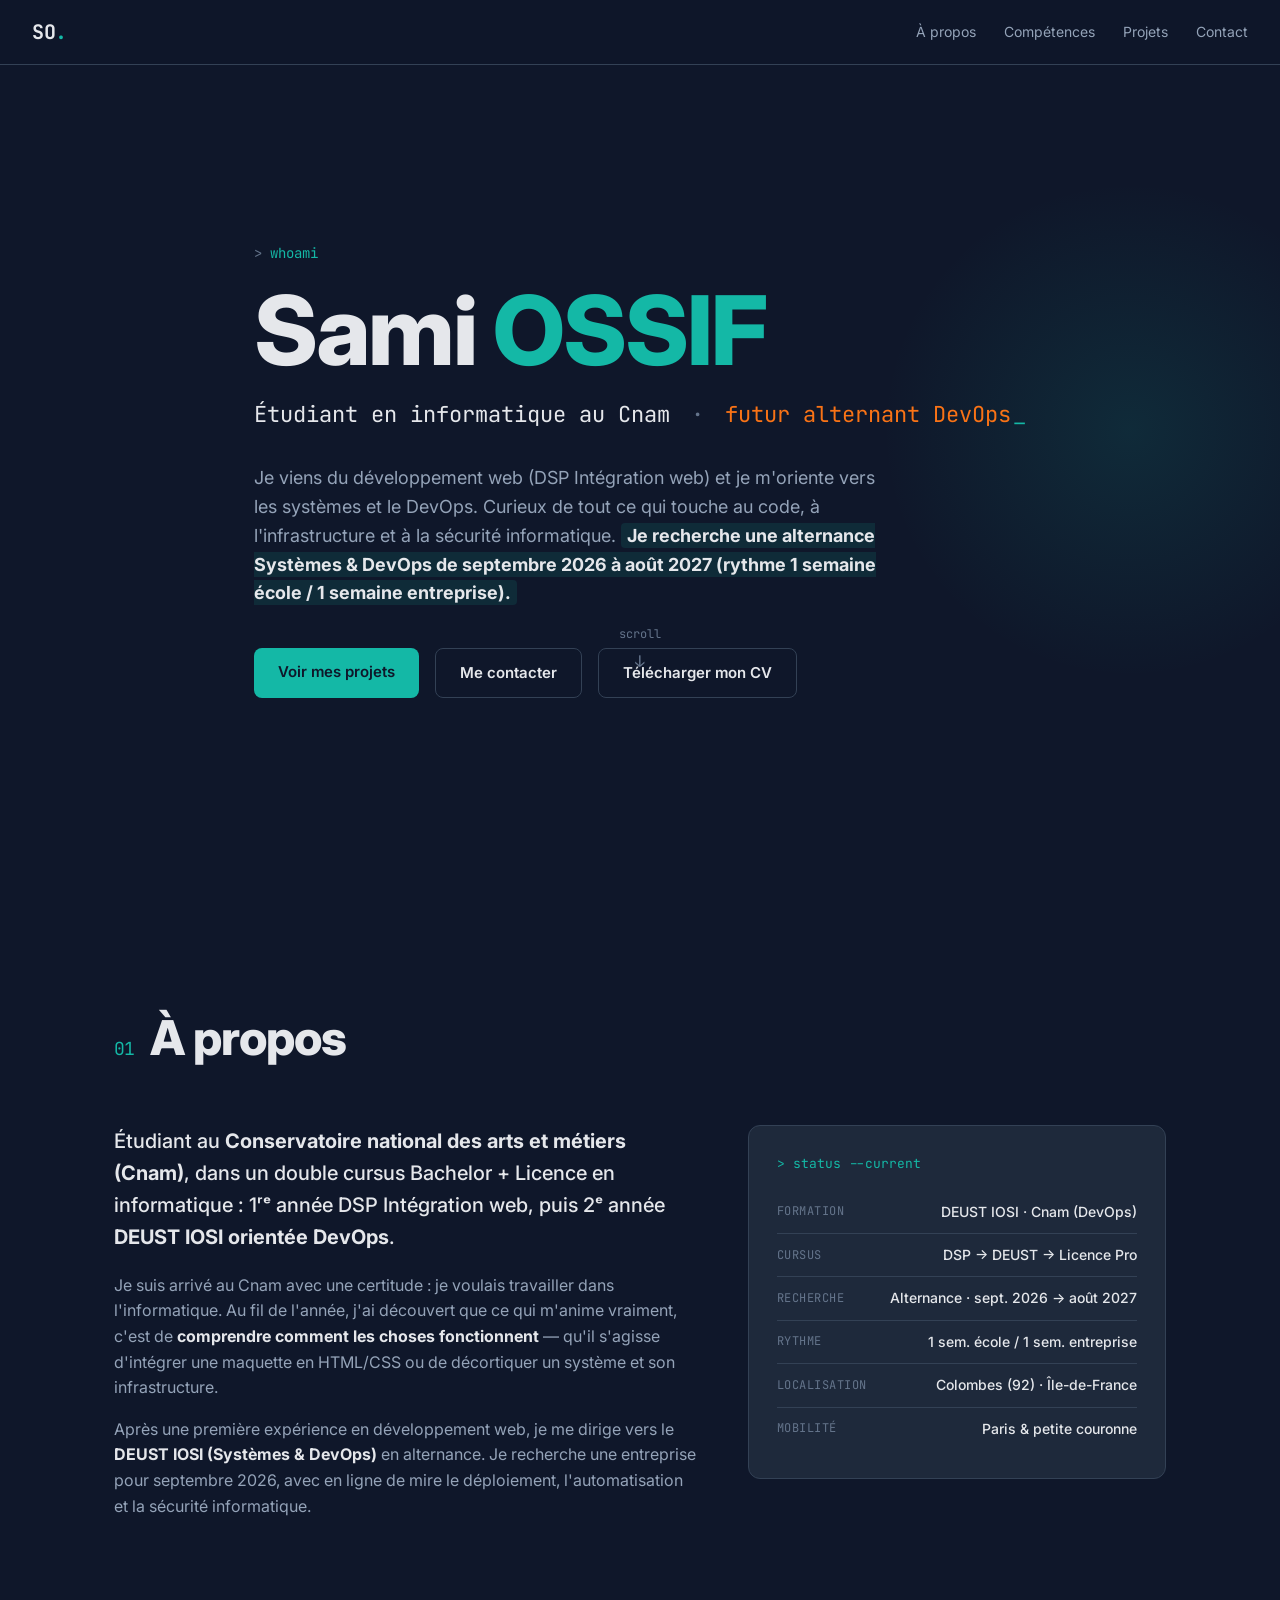
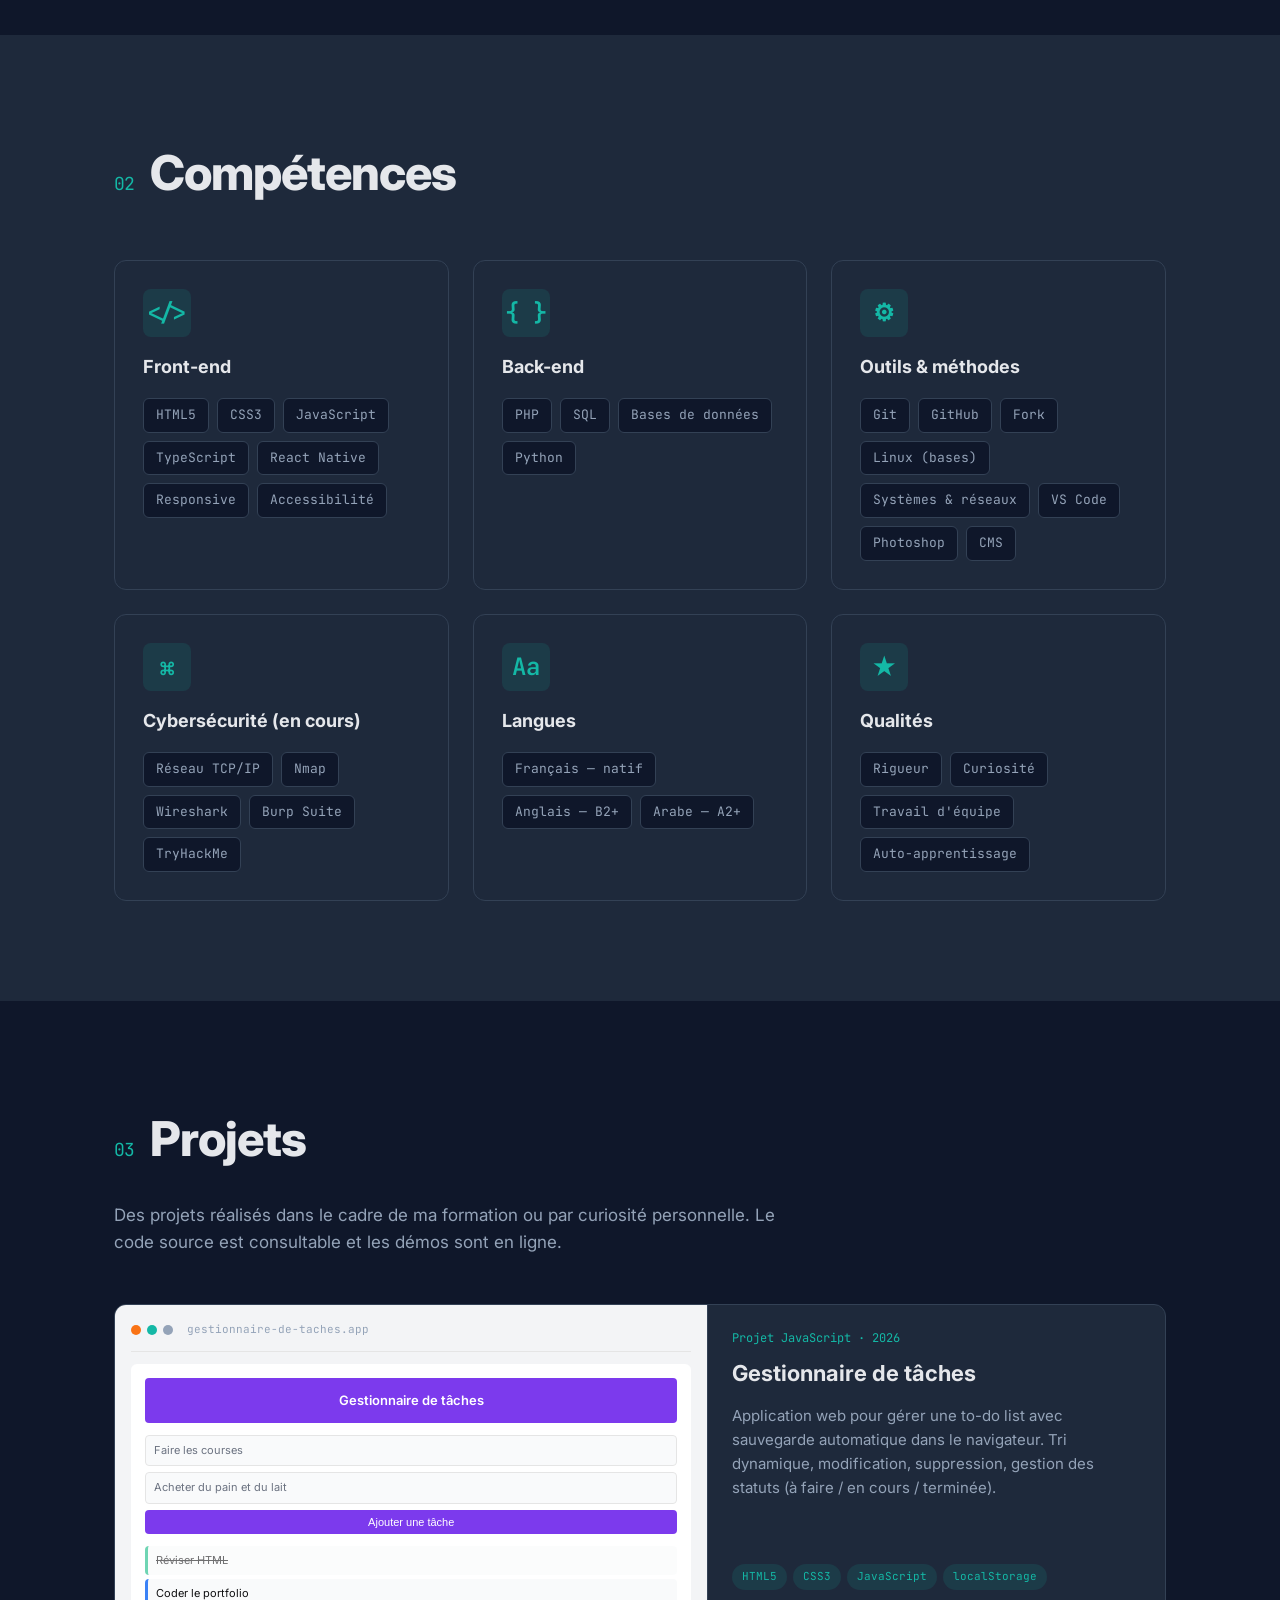
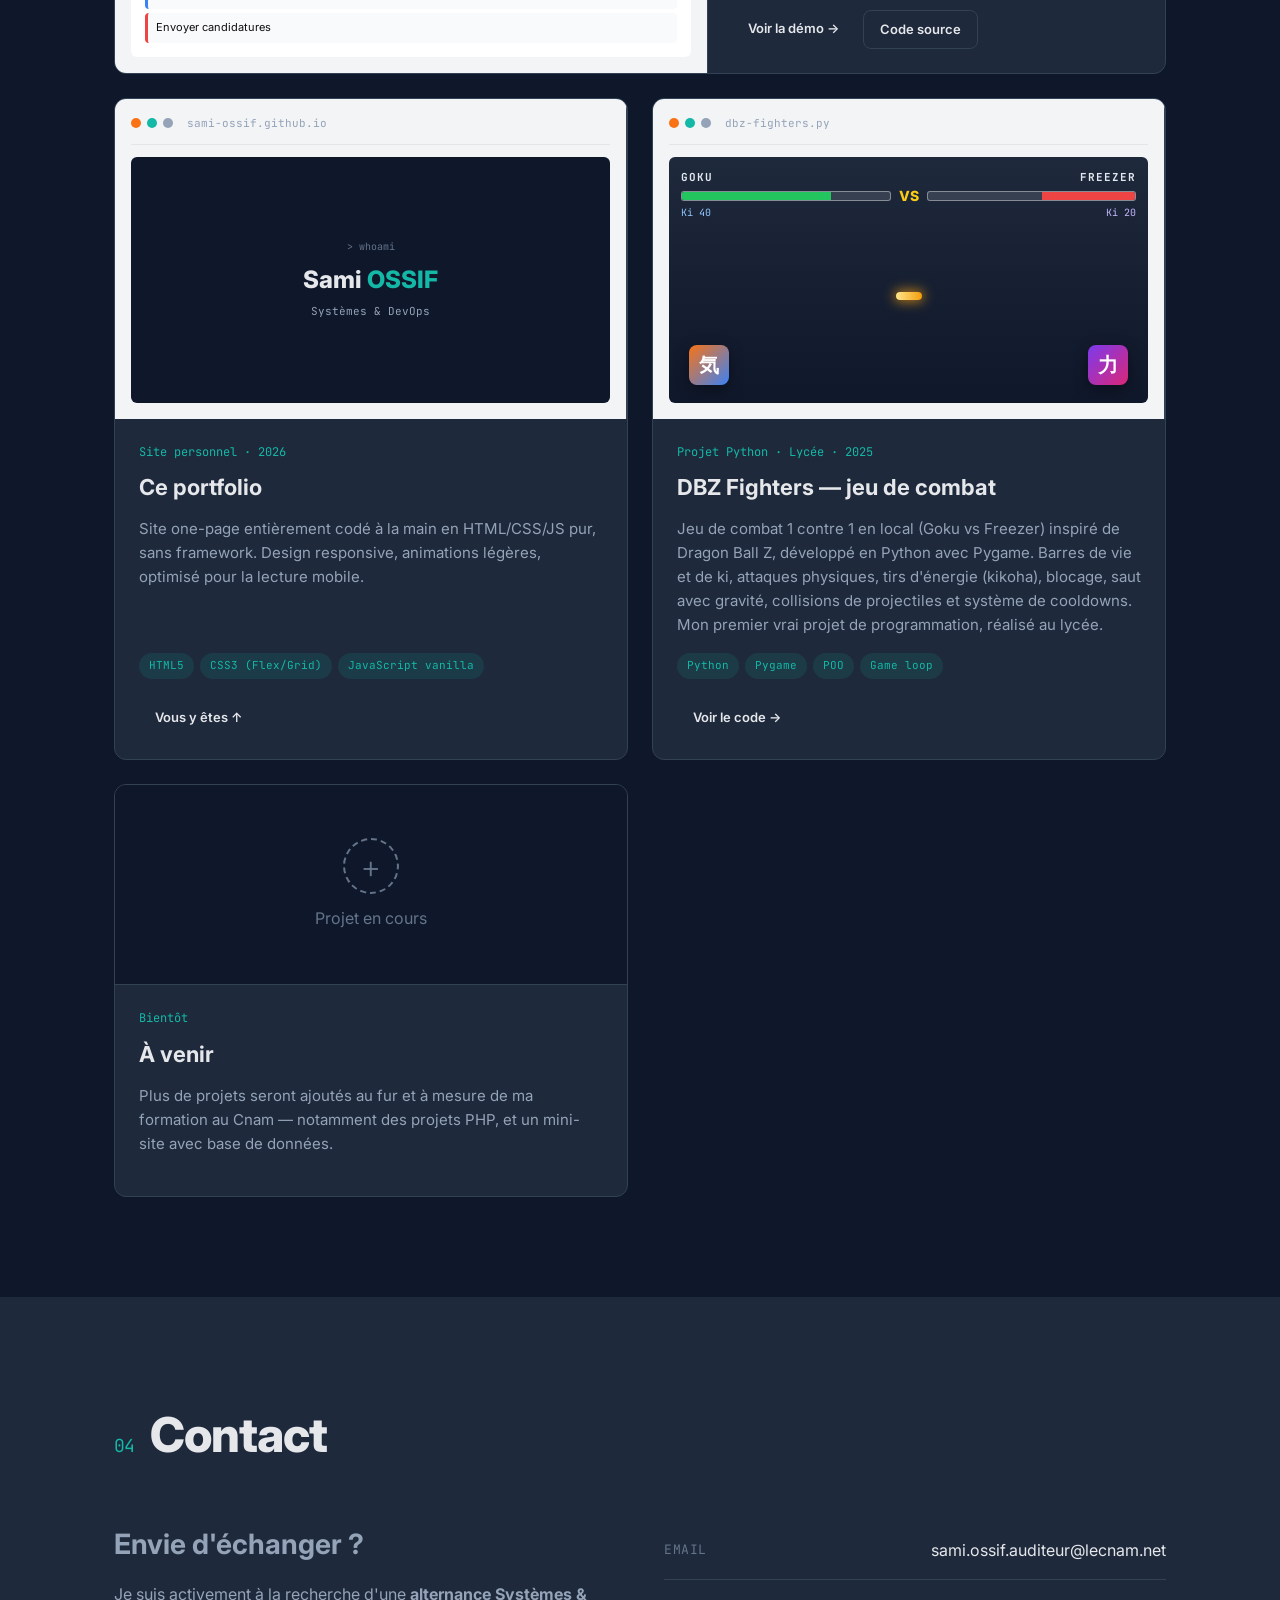
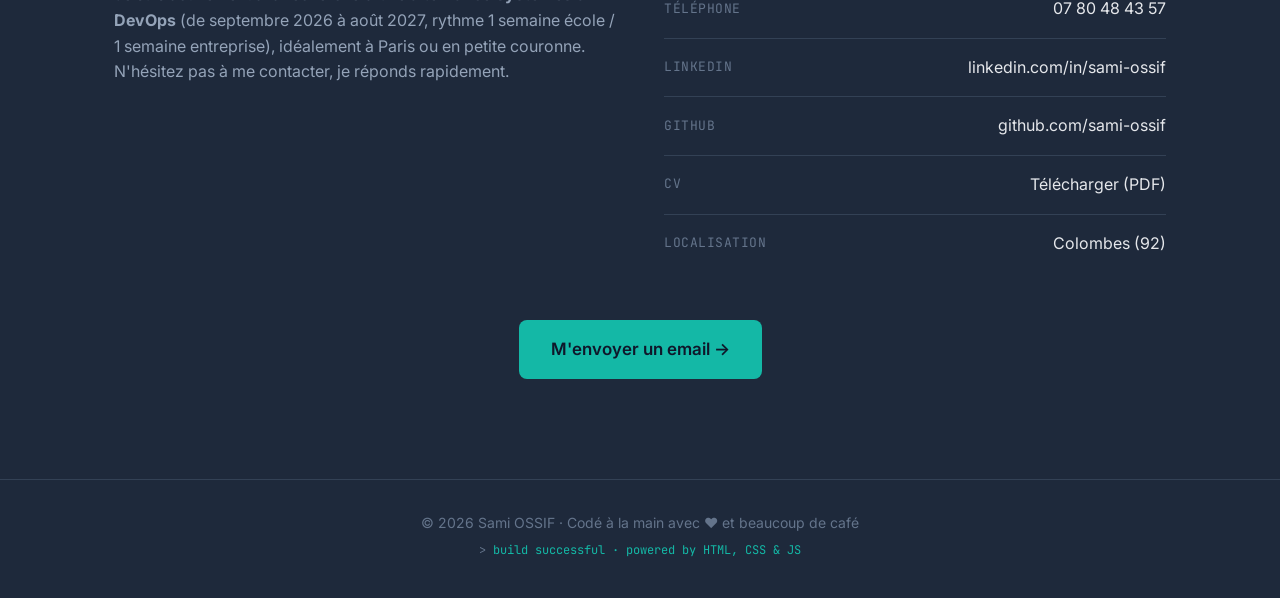
==== commit 6da3ba2d: "MAJ infos portfolio d'apres le CV - Telephone corrige (07 80 48 43 57) - Dates alternance alignees (" ====
--- a/index.html
+++ b/index.html
@@ -43,11 +43,12 @@
                 Je viens du développement web (DSP Intégration web) et je m'oriente vers les
                 systèmes et le DevOps. Curieux de tout ce qui touche au code, à l'infrastructure
                 et à la sécurité informatique.
-                <strong>Je recherche une alternance Systèmes &amp; DevOps de septembre 2026 à juin 2028 (rythme 1 semaine école / 1 semaine entreprise).</strong>
+                <strong>Je recherche une alternance Systèmes &amp; DevOps de septembre 2026 à août 2027 (rythme 1 semaine école / 1 semaine entreprise).</strong>
             </p>
             <div class="hero-ctas">
                 <a href="#projects" class="btn btn-primary">Voir mes projets</a>
                 <a href="#contact" class="btn btn-ghost">Me contacter</a>
+                <a href="CV_OSSIF_Sami.pdf" download class="btn btn-ghost">Télécharger mon CV</a>
             </div>
             <div class="hero-scroll" aria-hidden="true">
                 <span>scroll</span>
@@ -86,7 +87,7 @@
                     <ul class="status-list">
                         <li><span class="status-key">Formation</span><span class="status-val">DEUST IOSI · Cnam (DevOps)</span></li>
                         <li><span class="status-key">Cursus</span><span class="status-val">DSP → DEUST → Licence Pro</span></li>
-                        <li><span class="status-key">Recherche</span><span class="status-val">Alternance · sept. 2026 → juin 2028</span></li>
+                        <li><span class="status-key">Recherche</span><span class="status-val">Alternance · sept. 2026 → août 2027</span></li>
                         <li><span class="status-key">Rythme</span><span class="status-val">1 sem. école / 1 sem. entreprise</span></li>
                         <li><span class="status-key">Localisation</span><span class="status-val">Colombes (92) · Île-de-France</span></li>
                         <li><span class="status-key">Mobilité</span><span class="status-val">Paris &amp; petite couronne</span></li>
@@ -108,6 +109,8 @@
                         <li>HTML5</li>
                         <li>CSS3</li>
                         <li>JavaScript</li>
+                        <li>TypeScript</li>
+                        <li>React Native</li>
                         <li>Responsive</li>
                         <li>Accessibilité</li>
                     </ul>
@@ -130,9 +133,11 @@
                     <ul class="skill-tags">
                         <li>Git</li>
                         <li>GitHub</li>
+                        <li>Fork</li>
                         <li>Linux (bases)</li>
                         <li>Systèmes &amp; réseaux</li>
                         <li>VS Code</li>
+                        <li>Photoshop</li>
                         <li>CMS</li>
                     </ul>
                 </article>
@@ -154,7 +159,8 @@
                     <h3>Langues</h3>
                     <ul class="skill-tags">
                         <li>Français — natif</li>
-                        <li>Anglais — technique</li>
+                        <li>Anglais — B2+</li>
+                        <li>Arabe — A2+</li>
                     </ul>
                 </article>
 
@@ -338,7 +344,7 @@
                     <p class="lead">Envie d'échanger ?</p>
                     <p>
                         Je suis activement à la recherche d'une <strong>alternance Systèmes &amp; DevOps</strong>
-                        (de septembre 2026 à juin 2028, rythme 1 semaine école / 1 semaine entreprise),
+                        (de septembre 2026 à août 2027, rythme 1 semaine école / 1 semaine entreprise),
                         idéalement à Paris ou en petite couronne. N'hésitez pas à me contacter,
                         je réponds rapidement.
                     </p>
@@ -350,7 +356,7 @@
                     </li>
                     <li>
                         <span class="contact-label">Téléphone</span>
-                        <a href="tel:+33624483915">06 24 48 39 15</a>
+                        <a href="tel:+33780484357">07 80 48 43 57</a>
                     </li>
                     <li>
                         <span class="contact-label">LinkedIn</span>
@@ -361,6 +367,10 @@
                         <a href="https://github.com/sami-ossif" target="_blank" rel="noopener">github.com/sami-ossif</a>
                     </li>
                     <li>
+                        <span class="contact-label">CV</span>
+                        <a href="CV_OSSIF_Sami.pdf" download>Télécharger (PDF)</a>
+                    </li>
+                    <li>
                         <span class="contact-label">Localisation</span>
                         <span>Colombes (92)</span>
                     </li>
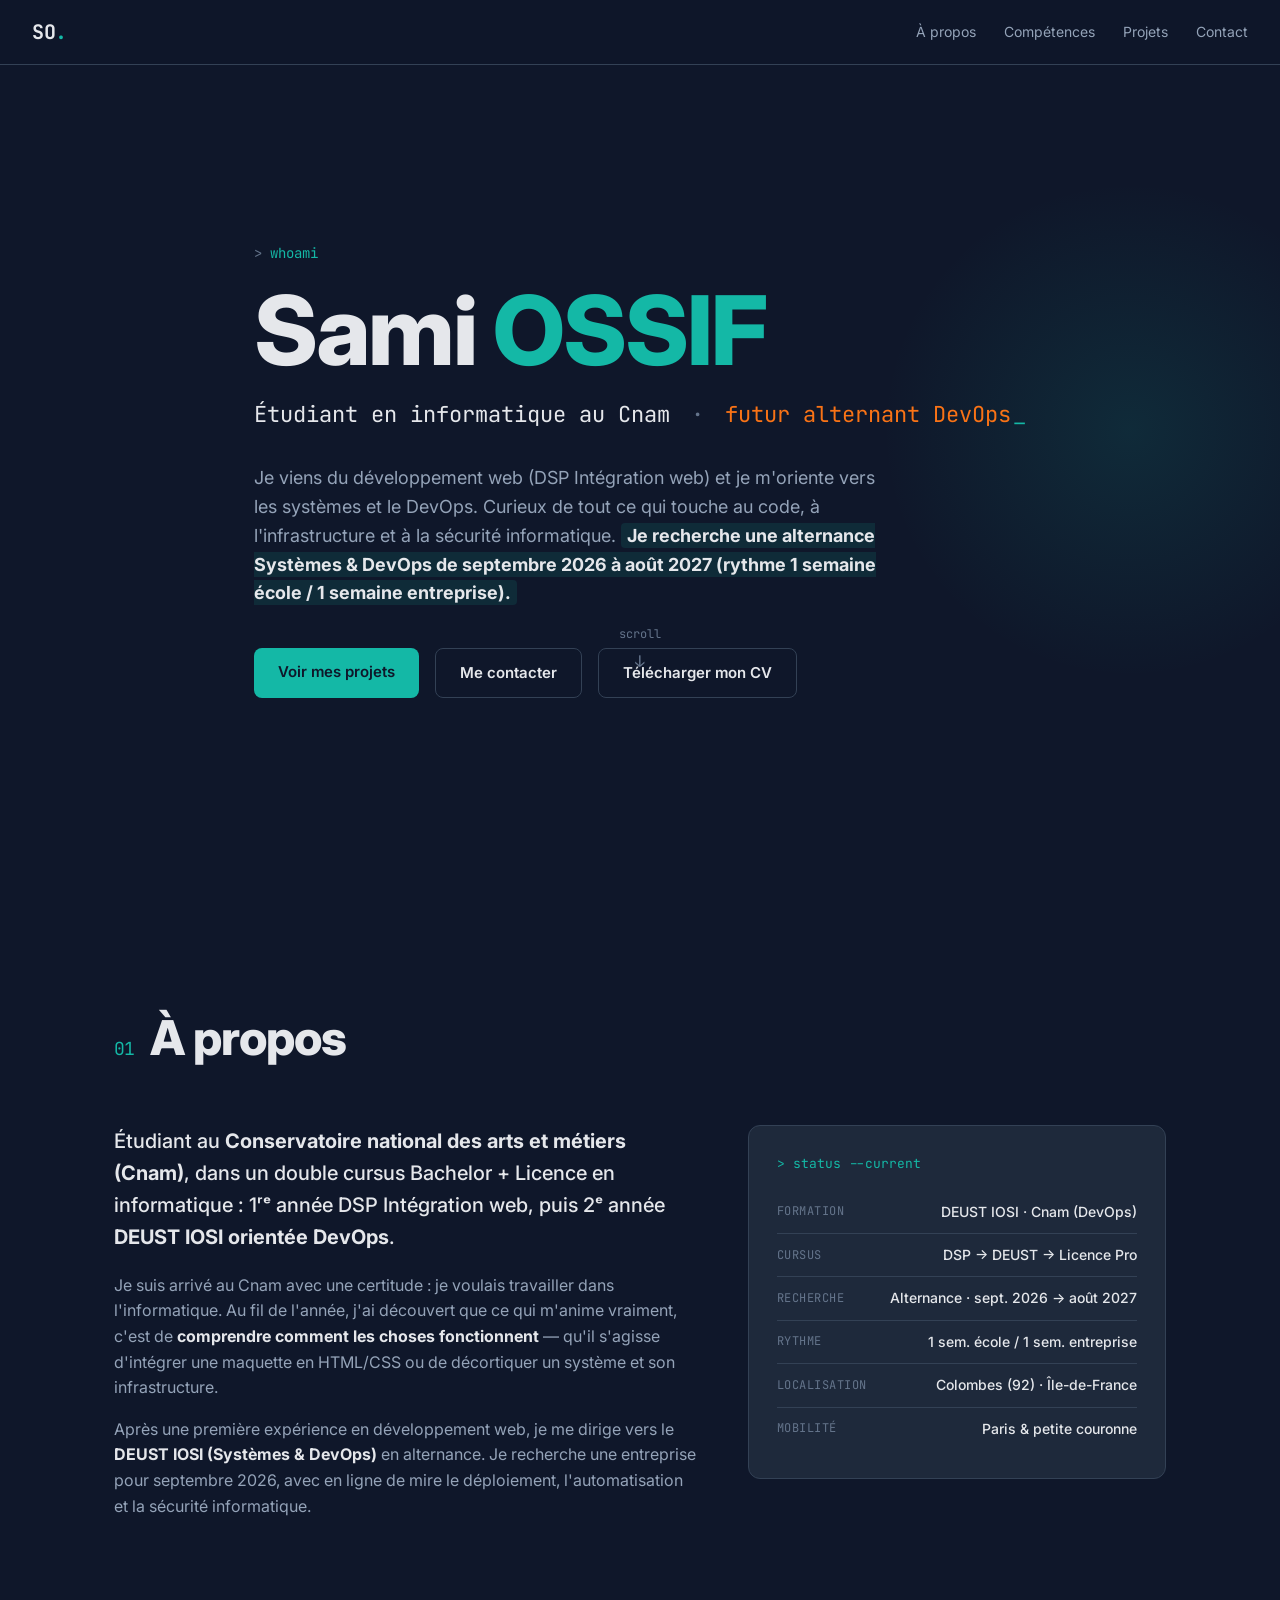
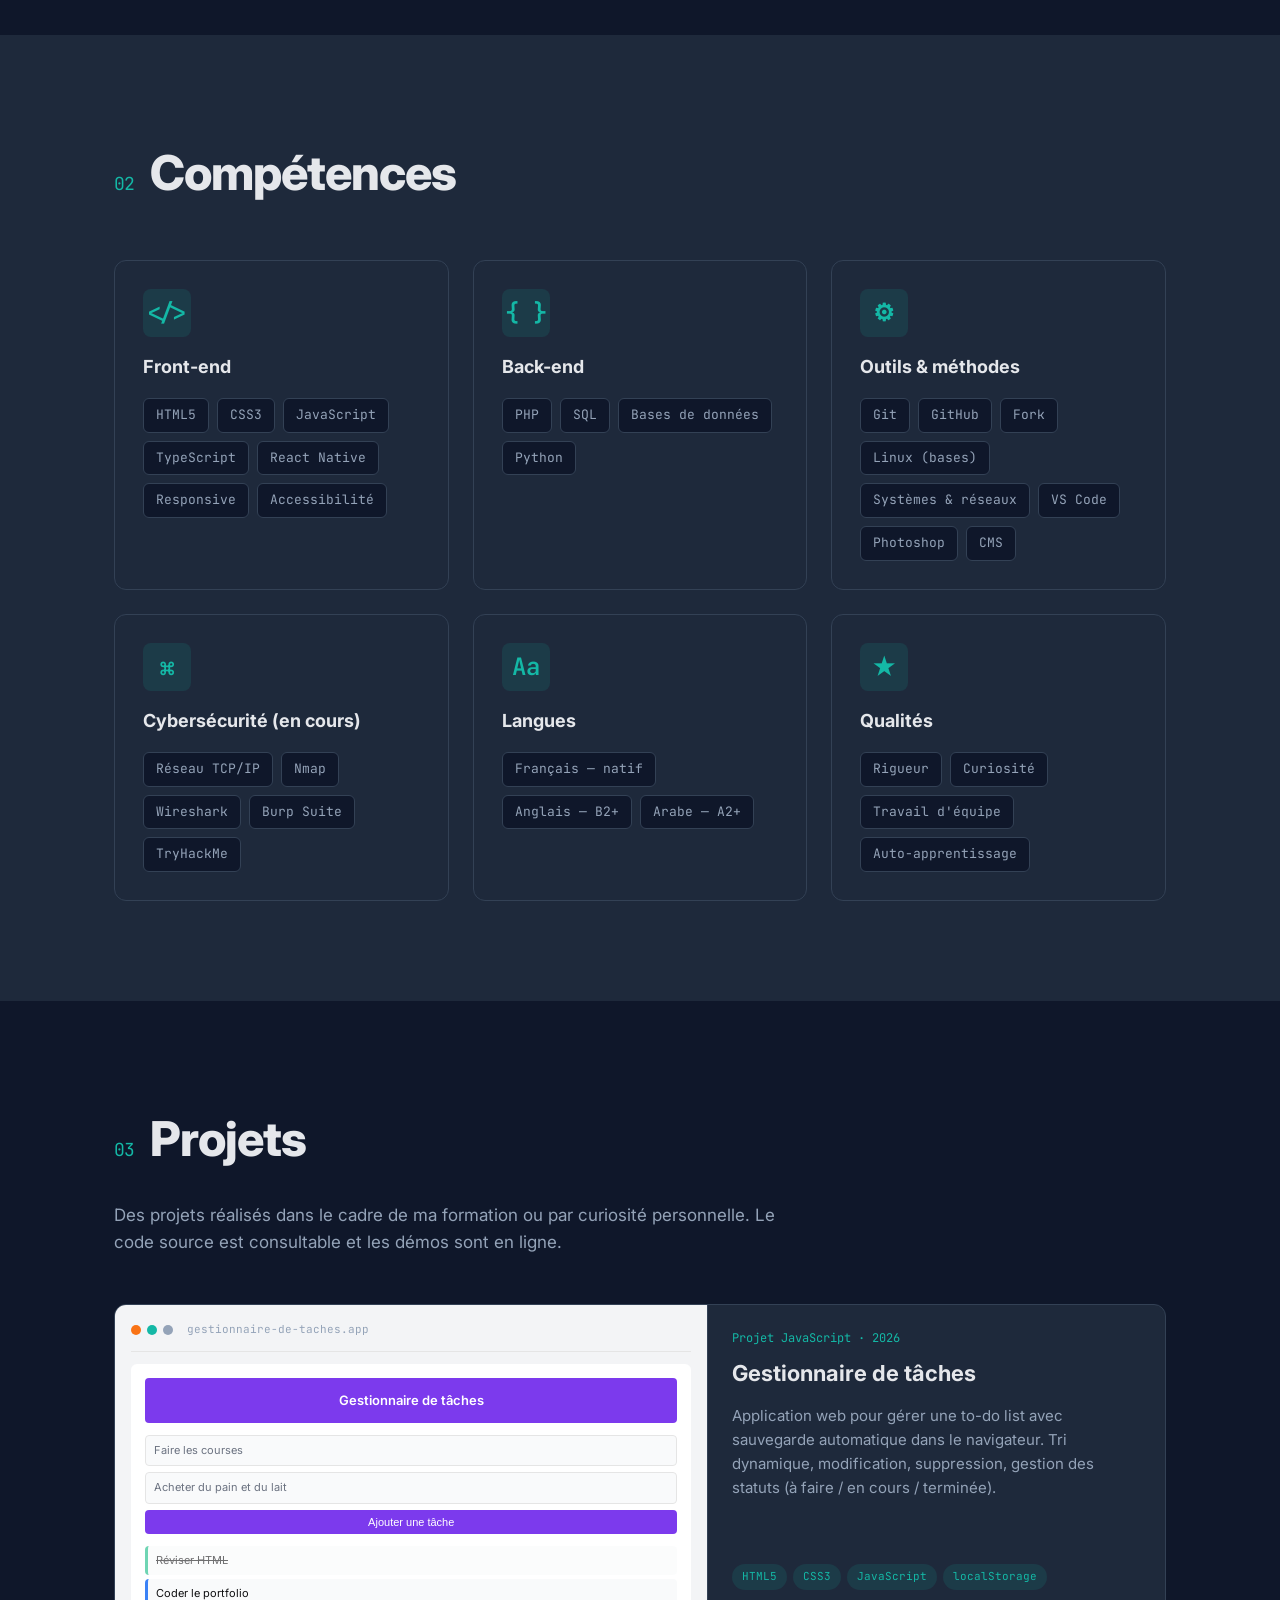
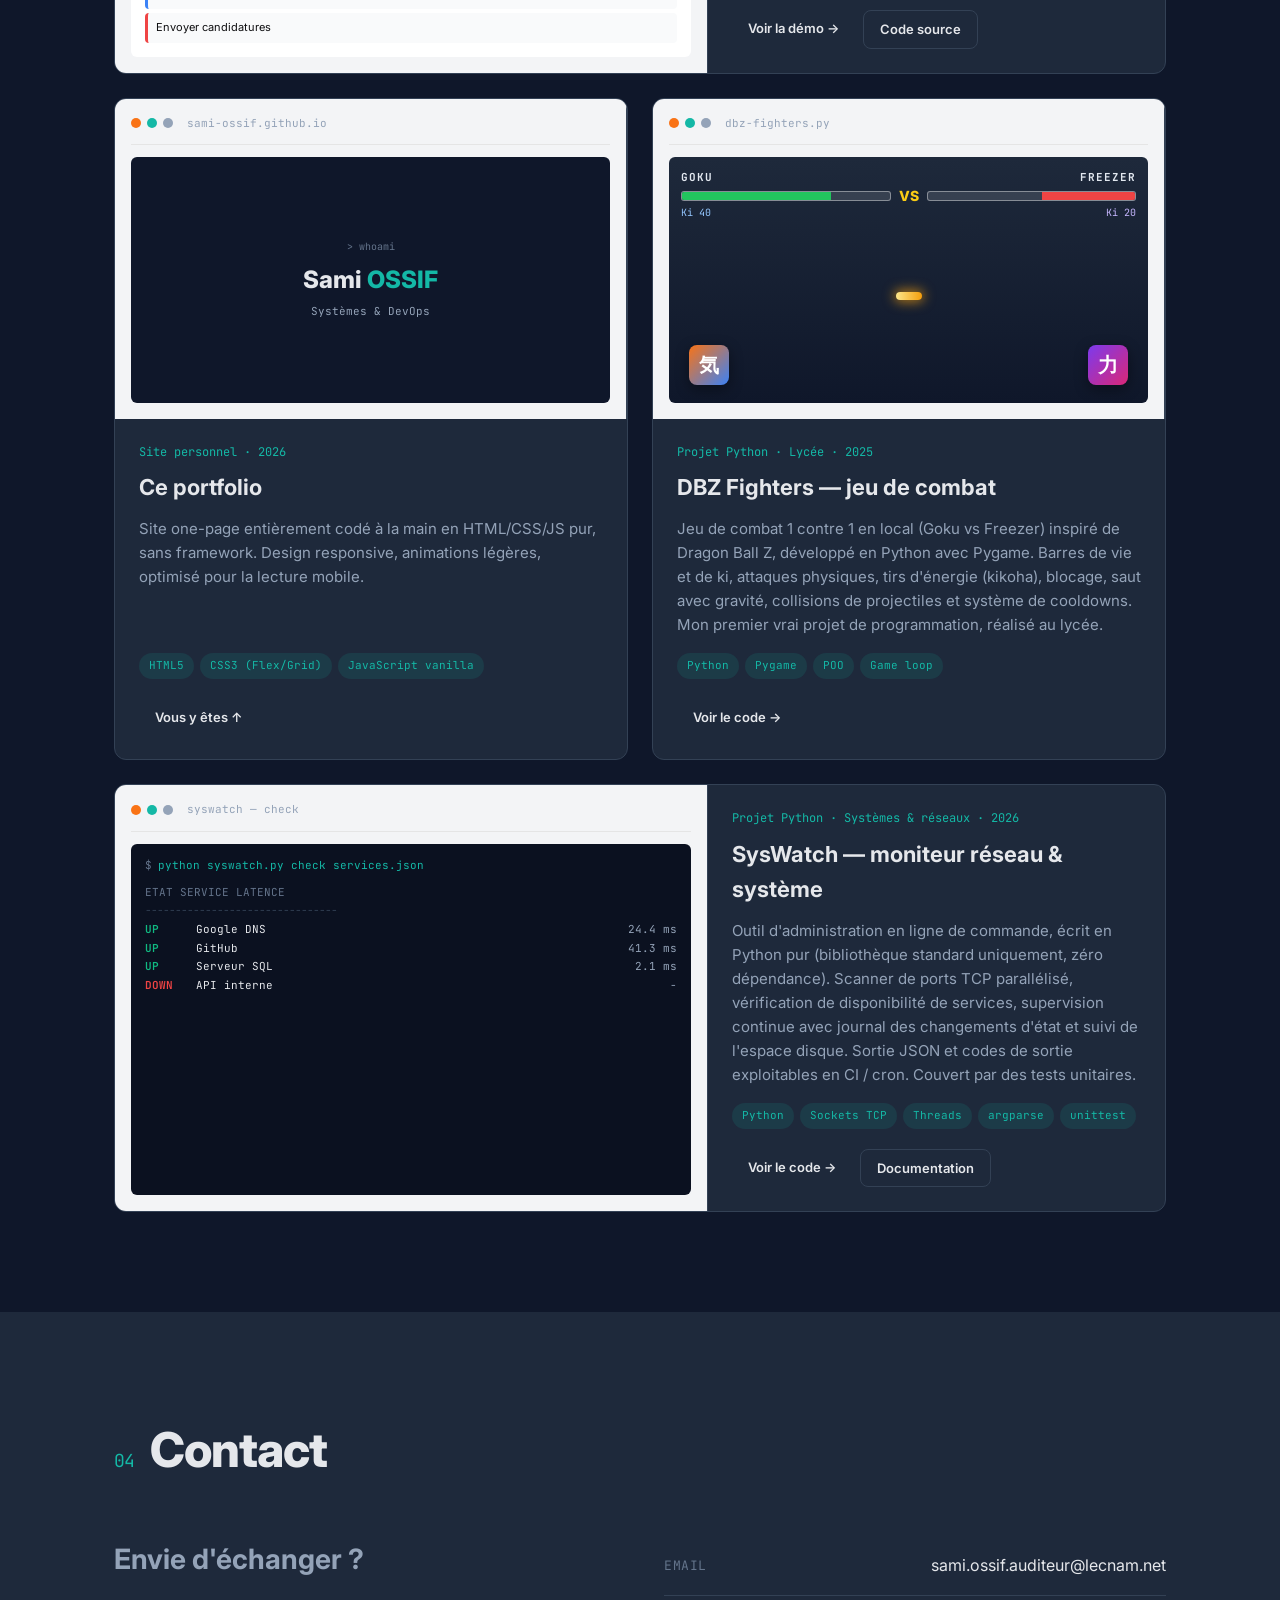
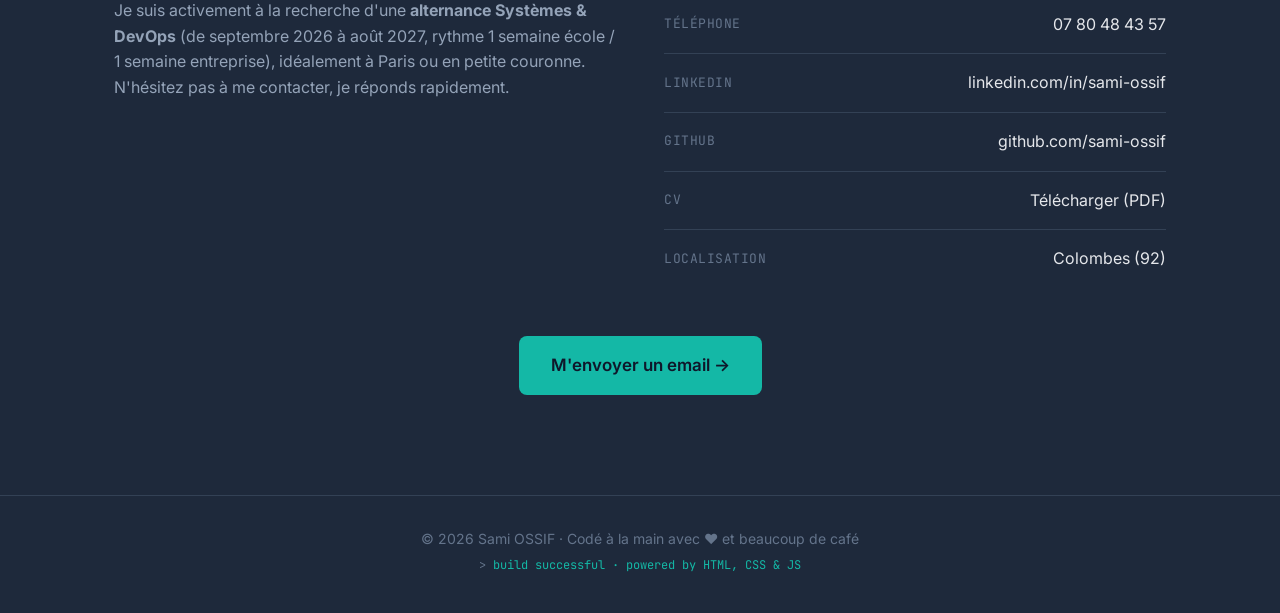
==== commit 63cc15b3: "Ajout du projet SysWatch (moniteur reseau & systeme en Python) + MAJ portfolio et CV - Nouveau proje" ====
--- a/index.html
+++ b/index.html
@@ -315,19 +315,45 @@
                     </div>
                 </article>
 
-                <!-- Projet 4 : Placeholder -->
-                <article class="project-card project-soon">
-                    <div class="project-placeholder">
-                        <span class="placeholder-icon">+</span>
-                        <p>Projet en cours</p>
+                <!-- Projet 4 : SysWatch (outil systèmes & réseaux) -->
+                <article class="project-card featured">
+                    <div class="project-mockup mockup-terminal">
+                        <div class="mockup-bar">
+                            <span></span><span></span><span></span>
+                            <em>syswatch — check</em>
+                        </div>
+                        <div class="mockup-content">
+                            <p class="term-cmd"><span class="term-dollar">$</span>python syswatch.py check services.json</p>
+                            <p class="term-head">ETAT   SERVICE            LATENCE</p>
+                            <p class="term-rule">--------------------------------</p>
+                            <p class="term-line"><span class="term-up">UP</span>&nbsp;&nbsp;&nbsp;<span class="term-name">Google DNS</span><span class="term-lat">24.4 ms</span></p>
+                            <p class="term-line"><span class="term-up">UP</span>&nbsp;&nbsp;&nbsp;<span class="term-name">GitHub</span><span class="term-lat">41.3 ms</span></p>
+                            <p class="term-line"><span class="term-up">UP</span>&nbsp;&nbsp;&nbsp;<span class="term-name">Serveur SQL</span><span class="term-lat">2.1 ms</span></p>
+                            <p class="term-line"><span class="term-down">DOWN</span>&nbsp;<span class="term-name">API interne</span><span class="term-lat">-</span></p>
+                        </div>
                     </div>
                     <div class="project-body">
-                        <p class="project-meta">Bientôt</p>
-                        <h3>À venir</h3>
+                        <p class="project-meta">Projet Python · Systèmes &amp; réseaux · 2026</p>
+                        <h3>SysWatch — moniteur réseau &amp; système</h3>
                         <p class="project-desc">
-                            Plus de projets seront ajoutés au fur et à mesure de ma formation
-                            au Cnam — notamment des projets PHP, et un mini-site avec base de données.
+                            Outil d'administration en ligne de commande, écrit en Python pur
+                            (bibliothèque standard uniquement, zéro dépendance). Scanner de
+                            ports TCP parallélisé, vérification de disponibilité de services,
+                            supervision continue avec journal des changements d'état et suivi
+                            de l'espace disque. Sortie JSON et codes de sortie exploitables
+                            en CI / cron. Couvert par des tests unitaires.
                         </p>
+                        <ul class="project-tech">
+                            <li>Python</li>
+                            <li>Sockets TCP</li>
+                            <li>Threads</li>
+                            <li>argparse</li>
+                            <li>unittest</li>
+                        </ul>
+                        <div class="project-links">
+                            <a href="Projet_Monitoring/syswatch.py" target="_blank" rel="noopener" class="btn btn-small">Voir le code →</a>
+                            <a href="Projet_Monitoring/README.md" target="_blank" rel="noopener" class="btn btn-small btn-ghost">Documentation</a>
+                        </div>
                     </div>
                 </article>
 
--- a/style.css
+++ b/style.css
@@ -602,6 +602,26 @@
     font-size: 11px;
     color: var(--text-dim);
 }
+
+/* Mockup terminal (SysWatch) */
+.mockup-terminal .mockup-content {
+    background: #0B1120;
+    color: #E5E7EB;
+    font-family: var(--font-mono);
+    font-size: 11px;
+    line-height: 1.7;
+    padding: 12px 14px;
+}
+
+.term-cmd { color: #14B8A6; margin-bottom: 8px; }
+.term-cmd .term-dollar { color: #64748B; margin-right: 6px; }
+.term-head { color: #64748B; }
+.term-rule { color: #334155; letter-spacing: -1px; }
+.term-line { display: flex; gap: 8px; white-space: pre; }
+.term-up { color: #10B981; font-weight: 600; }
+.term-down { color: #EF4444; font-weight: 600; }
+.term-name { color: #E5E7EB; }
+.term-lat { color: #94A3B8; margin-left: auto; }
 
 /* Mockup jeu de combat (Pygame) */
 .mockup-game .mockup-content { padding: 0; overflow: hidden; }
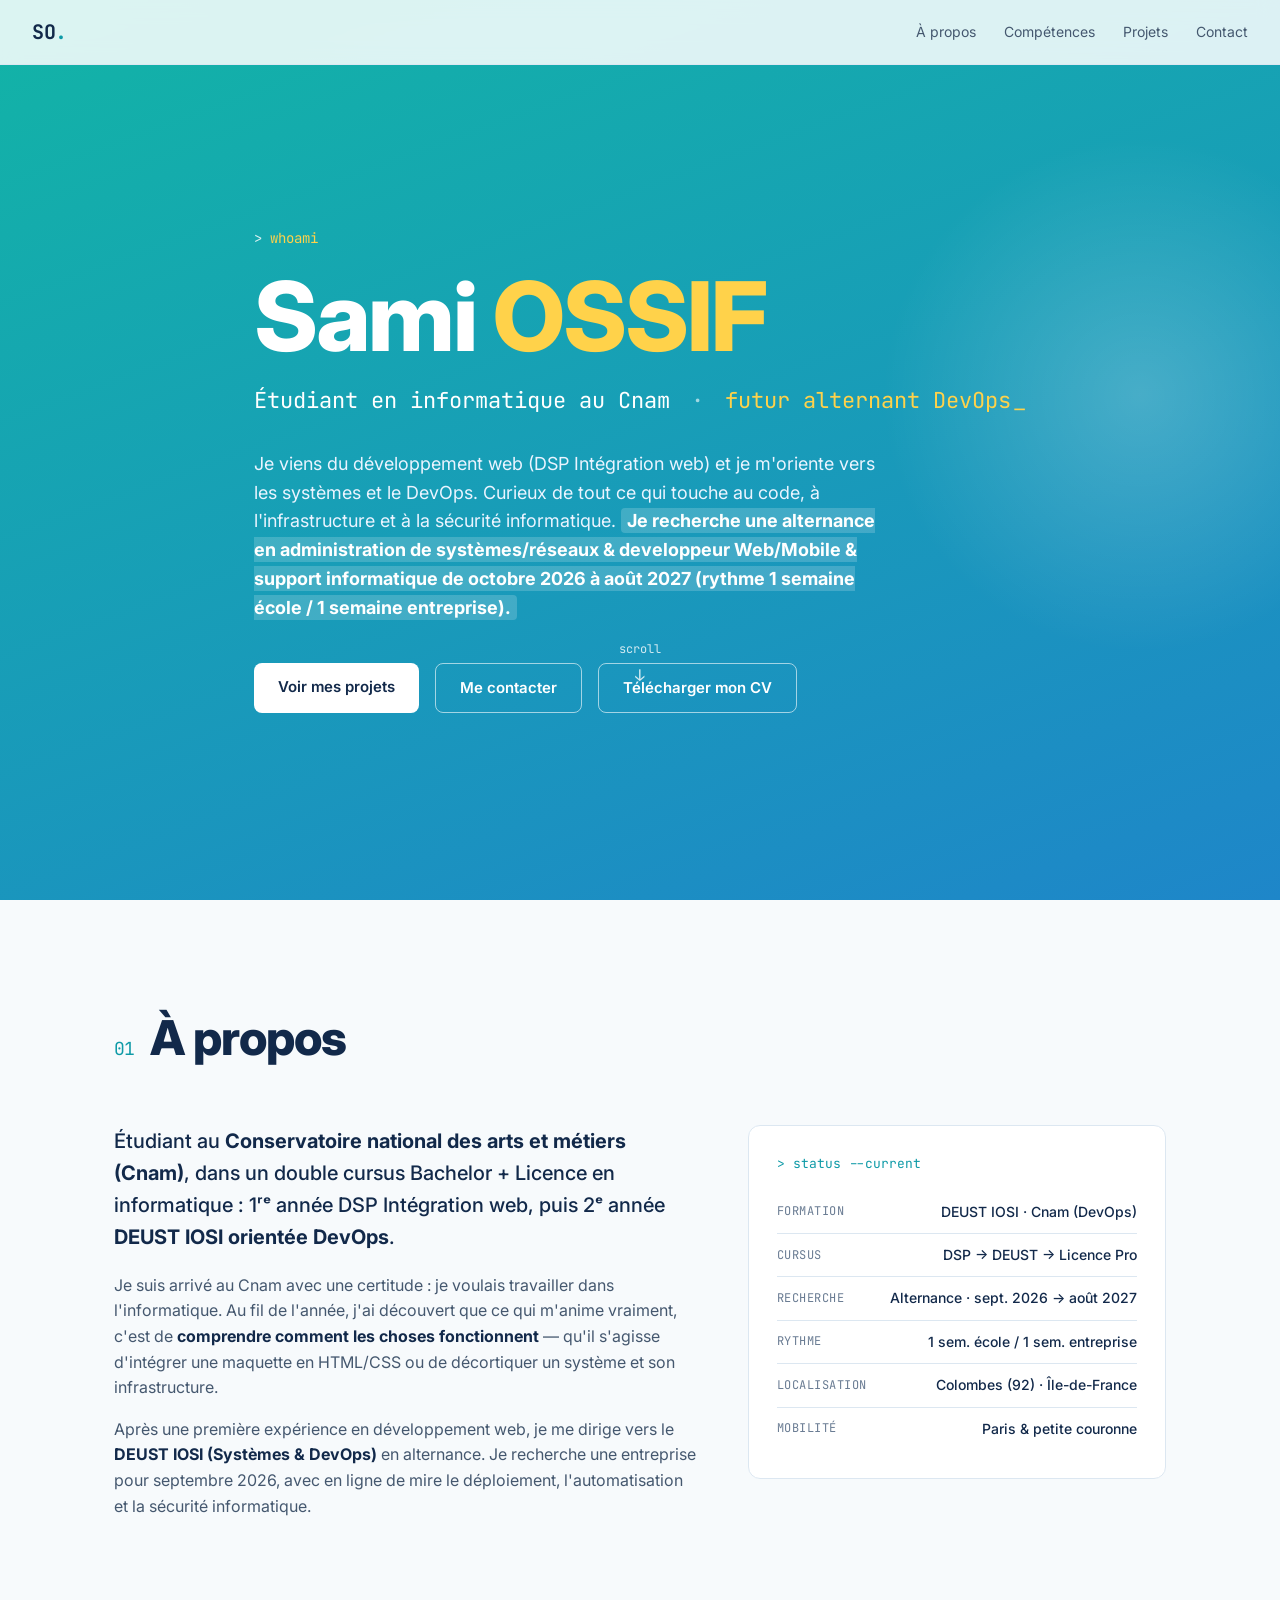
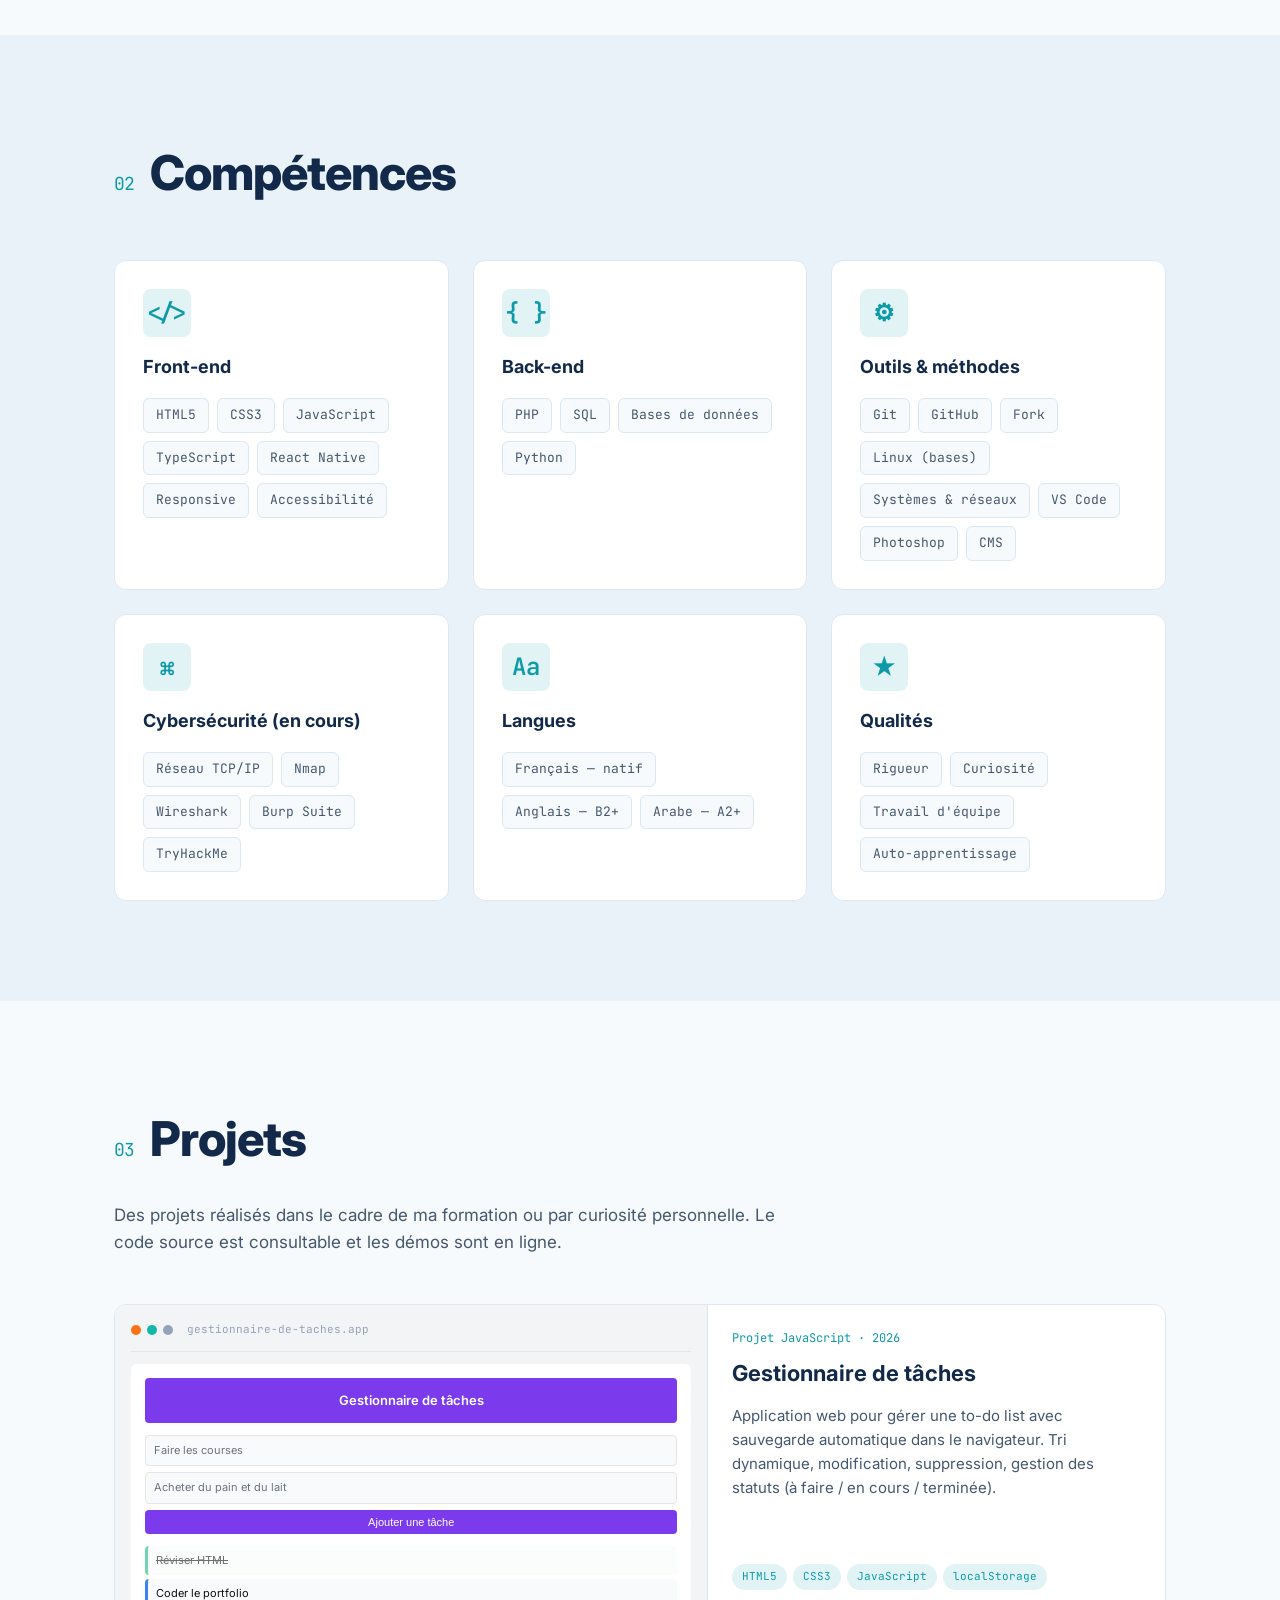
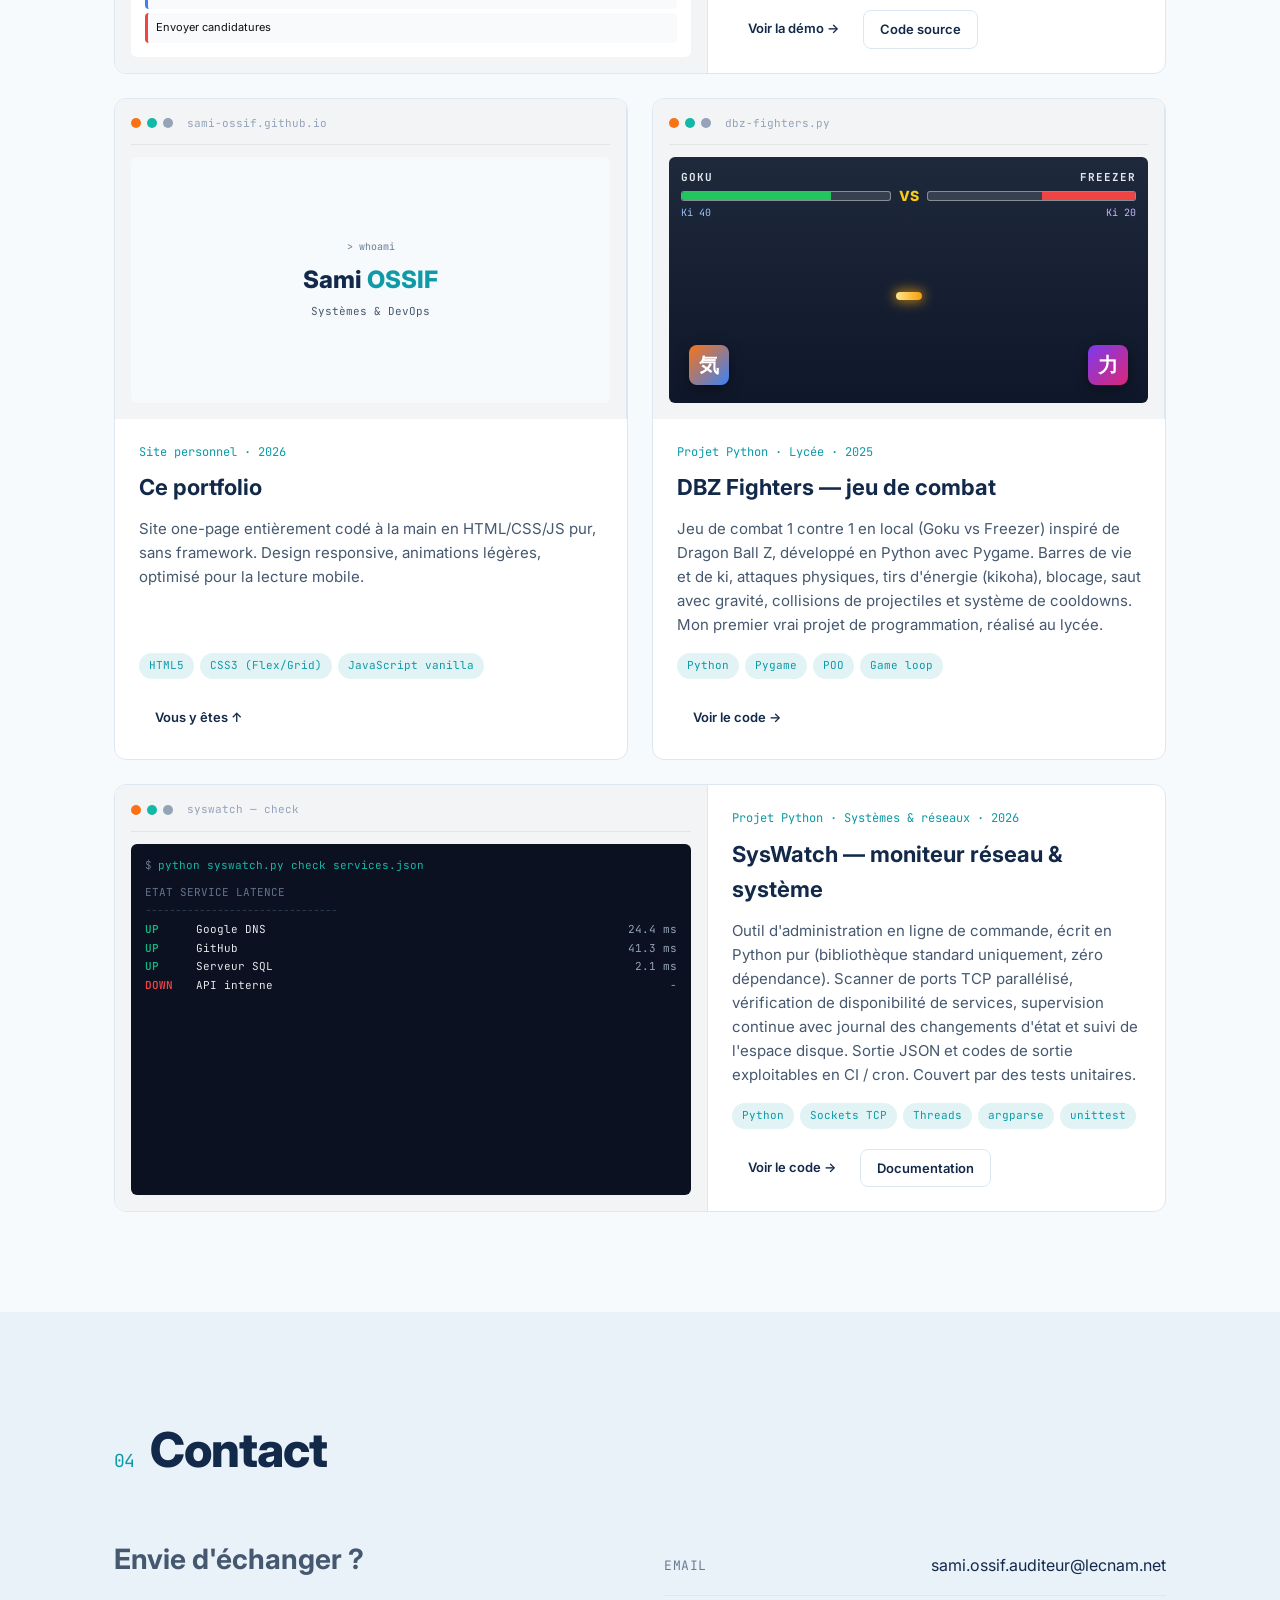
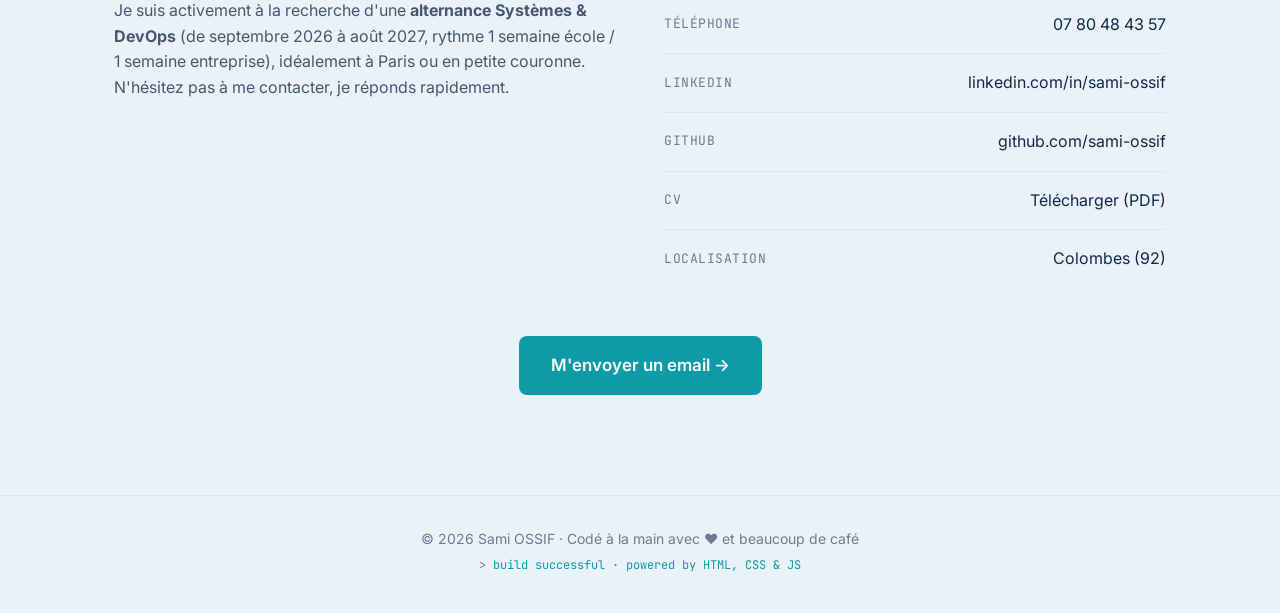
==== commit 4d351070: "Date du contrat + modification du poste demandé" ====
--- a/index.html
+++ b/index.html
@@ -43,7 +43,7 @@
                 Je viens du développement web (DSP Intégration web) et je m'oriente vers les
                 systèmes et le DevOps. Curieux de tout ce qui touche au code, à l'infrastructure
                 et à la sécurité informatique.
-                <strong>Je recherche une alternance Systèmes &amp; DevOps de septembre 2026 à août 2027 (rythme 1 semaine école / 1 semaine entreprise).</strong>
+                <strong>Je recherche une alternance en administration de systèmes/réseaux &amp; developpeur Web/Mobile &amp; support informatique de octobre 2026 à août 2027 (rythme 1 semaine école / 1 semaine entreprise).</strong>
             </p>
             <div class="hero-ctas">
                 <a href="#projects" class="btn btn-primary">Voir mes projets</a>
--- a/style.css
+++ b/style.css
@@ -1,27 +1,27 @@
 /* ===================================
    Portfolio Sami OSSIF
-   Style : dark + accents néon (orange & teal)
+   Style : clair & vibrant (teal → bleu + orange)
    =================================== */
 
 :root {
-    --bg: #0F172A;
-    --bg-alt: #1E293B;
-    --bg-card: #1E293B;
-    --bg-card-hover: #273449;
-    --border: #334155;
-    --text: #E5E7EB;
-    --text-dim: #94A3B8;
-    --text-muted: #64748B;
-    --accent: #14B8A6;        /* teal — couleur ikigai */
+    --bg: #F7FAFC;
+    --bg-alt: #EAF2F9;
+    --bg-card: #FFFFFF;
+    --bg-card-hover: #F1F6FB;
+    --border: #DCE7F1;
+    --text: #12294A;
+    --text-dim: #45586F;
+    --text-muted: #6A7C93;
+    --accent: #0E9AA7;        /* teal — couleur ikigai */
     --accent-2: #F97316;      /* orange — couleur ikigai */
-    --accent-soft: rgba(20, 184, 166, 0.12);
+    --accent-soft: rgba(14, 154, 167, 0.12);
 
     --font-sans: 'Inter', system-ui, -apple-system, sans-serif;
     --font-mono: 'JetBrains Mono', 'Fira Code', Consolas, monospace;
 
     --radius: 12px;
     --radius-sm: 8px;
-    --shadow: 0 4px 24px rgba(0, 0, 0, 0.4);
+    --shadow: 0 10px 30px rgba(18, 41, 74, 0.10);
     --transition: 0.2s ease;
 }
 
@@ -66,7 +66,7 @@
     justify-content: space-between;
     align-items: center;
     padding: 16px 32px;
-    background: rgba(15, 23, 42, 0.85);
+    background: rgba(255, 255, 255, 0.85);
     backdrop-filter: blur(10px);
     border-bottom: 1px solid var(--border);
 }
@@ -132,16 +132,18 @@
     padding: 120px 0 80px;
     position: relative;
     overflow: hidden;
+    background: linear-gradient(160deg, #12B4A6 0%, #1E86C9 100%);
+    color: #eef6ff;
 }
 
 .hero::before {
     content: '';
     position: absolute;
-    top: 20%;
-    right: -100px;
-    width: 500px;
-    height: 500px;
-    background: radial-gradient(circle, var(--accent-soft) 0%, transparent 70%);
+    top: 15%;
+    right: -120px;
+    width: 520px;
+    height: 520px;
+    background: radial-gradient(circle, rgba(255, 255, 255, 0.20) 0%, transparent 70%);
     pointer-events: none;
 }
 
@@ -953,3 +955,21 @@
         gap: 4px;
     }
 }
+
+/* ===== Hero clair & vibrant : surcharges texte/boutons sur le dégradé ===== */
+.hero .terminal-prompt { color: rgba(255, 255, 255, 0.85); }
+.hero .terminal-cmd { color: #FFD24A; }
+.hero .hero-name { color: #ffffff; }
+.hero .hero-name .accent { color: #FFD24A; }
+.hero .hero-role { color: #DCEFFF; }
+.hero .role-fixed { color: #ffffff; }
+.hero .role-sep { color: rgba(255, 255, 255, 0.6); }
+.hero .role-typed { color: #FFD24A; }
+.hero .cursor { color: #FFD24A; }
+.hero .hero-bio { color: #EAF4FF; }
+.hero .hero-bio strong { color: #ffffff; background: rgba(255, 255, 255, 0.18); }
+.hero .hero-scroll { color: rgba(255, 255, 255, 0.8); }
+.hero .btn-primary { background: #ffffff; color: #12294A; }
+.hero .btn-primary:hover { background: #FFD24A; color: #12294A; box-shadow: 0 8px 18px rgba(0, 0, 0, 0.18); }
+.hero .btn-ghost { color: #ffffff; border-color: rgba(255, 255, 255, 0.6); }
+.hero .btn-ghost:hover { border-color: #ffffff; color: #ffffff; background: rgba(255, 255, 255, 0.12); }
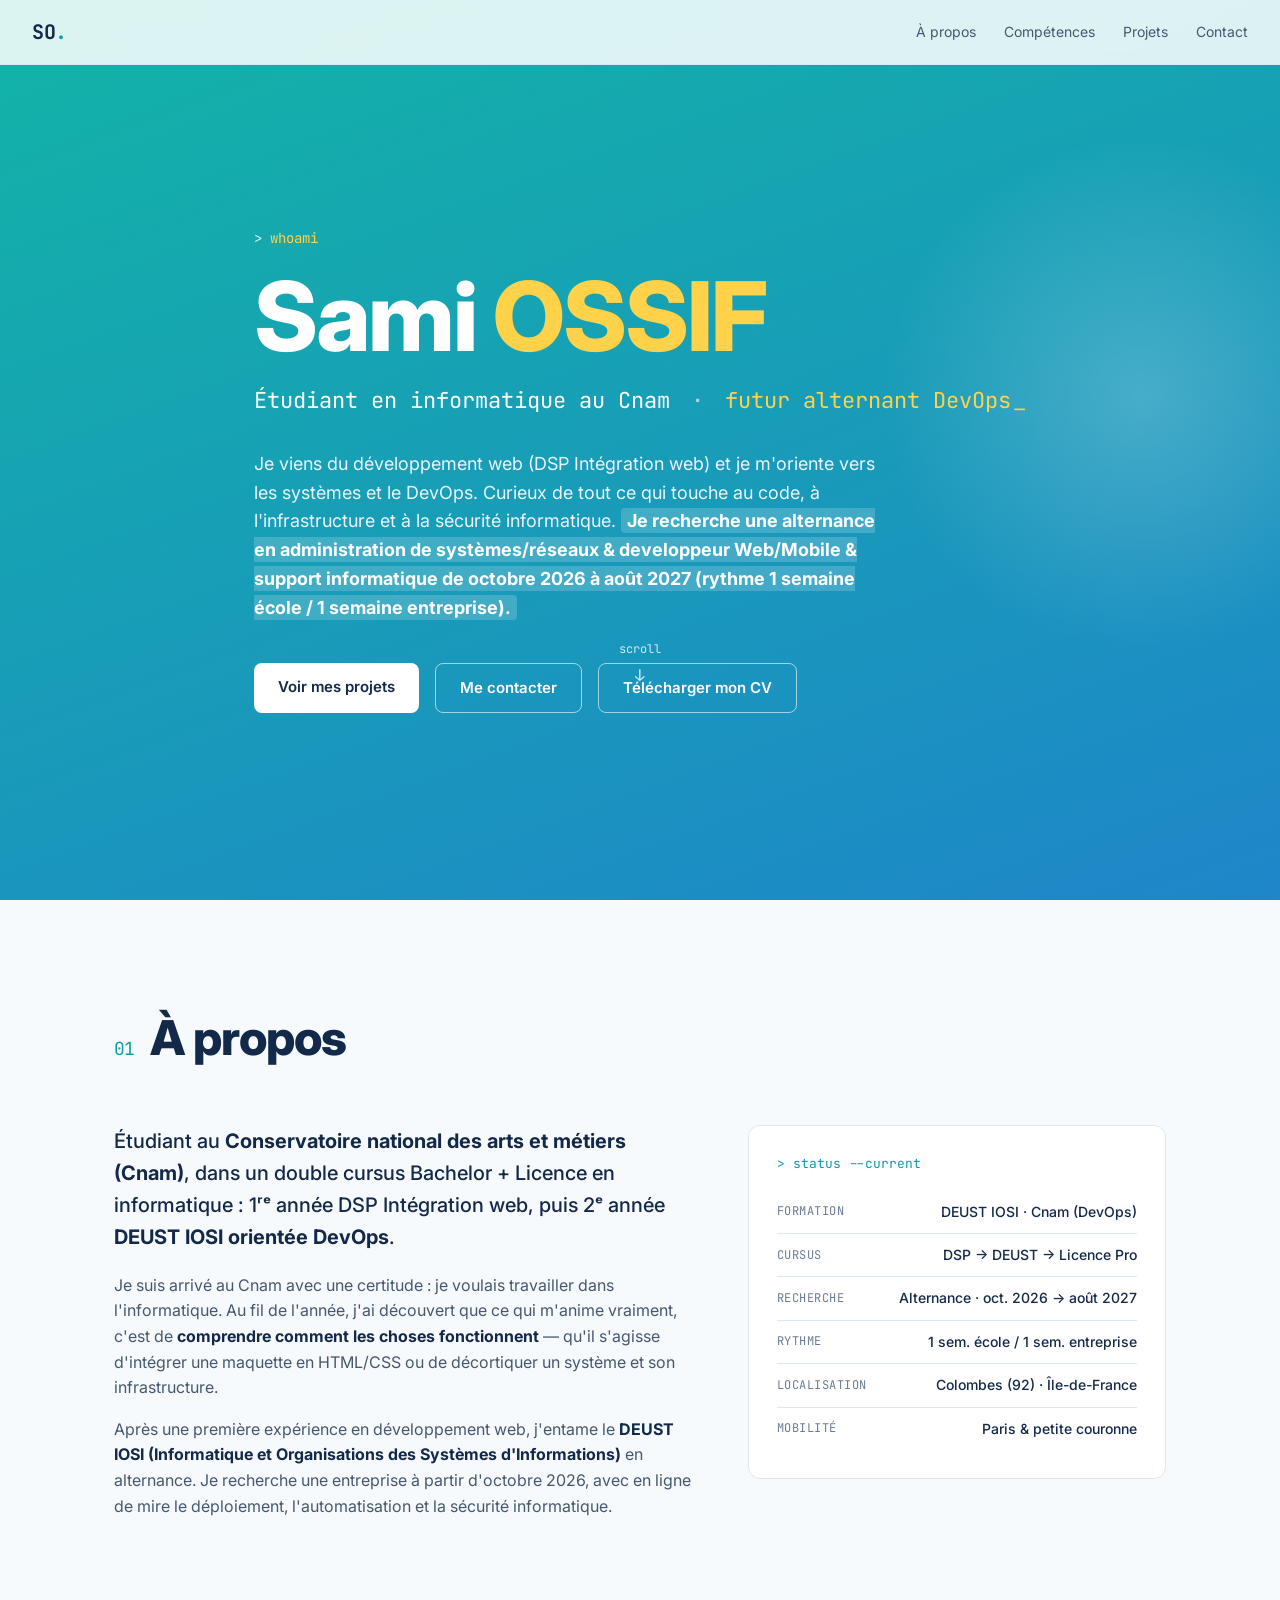
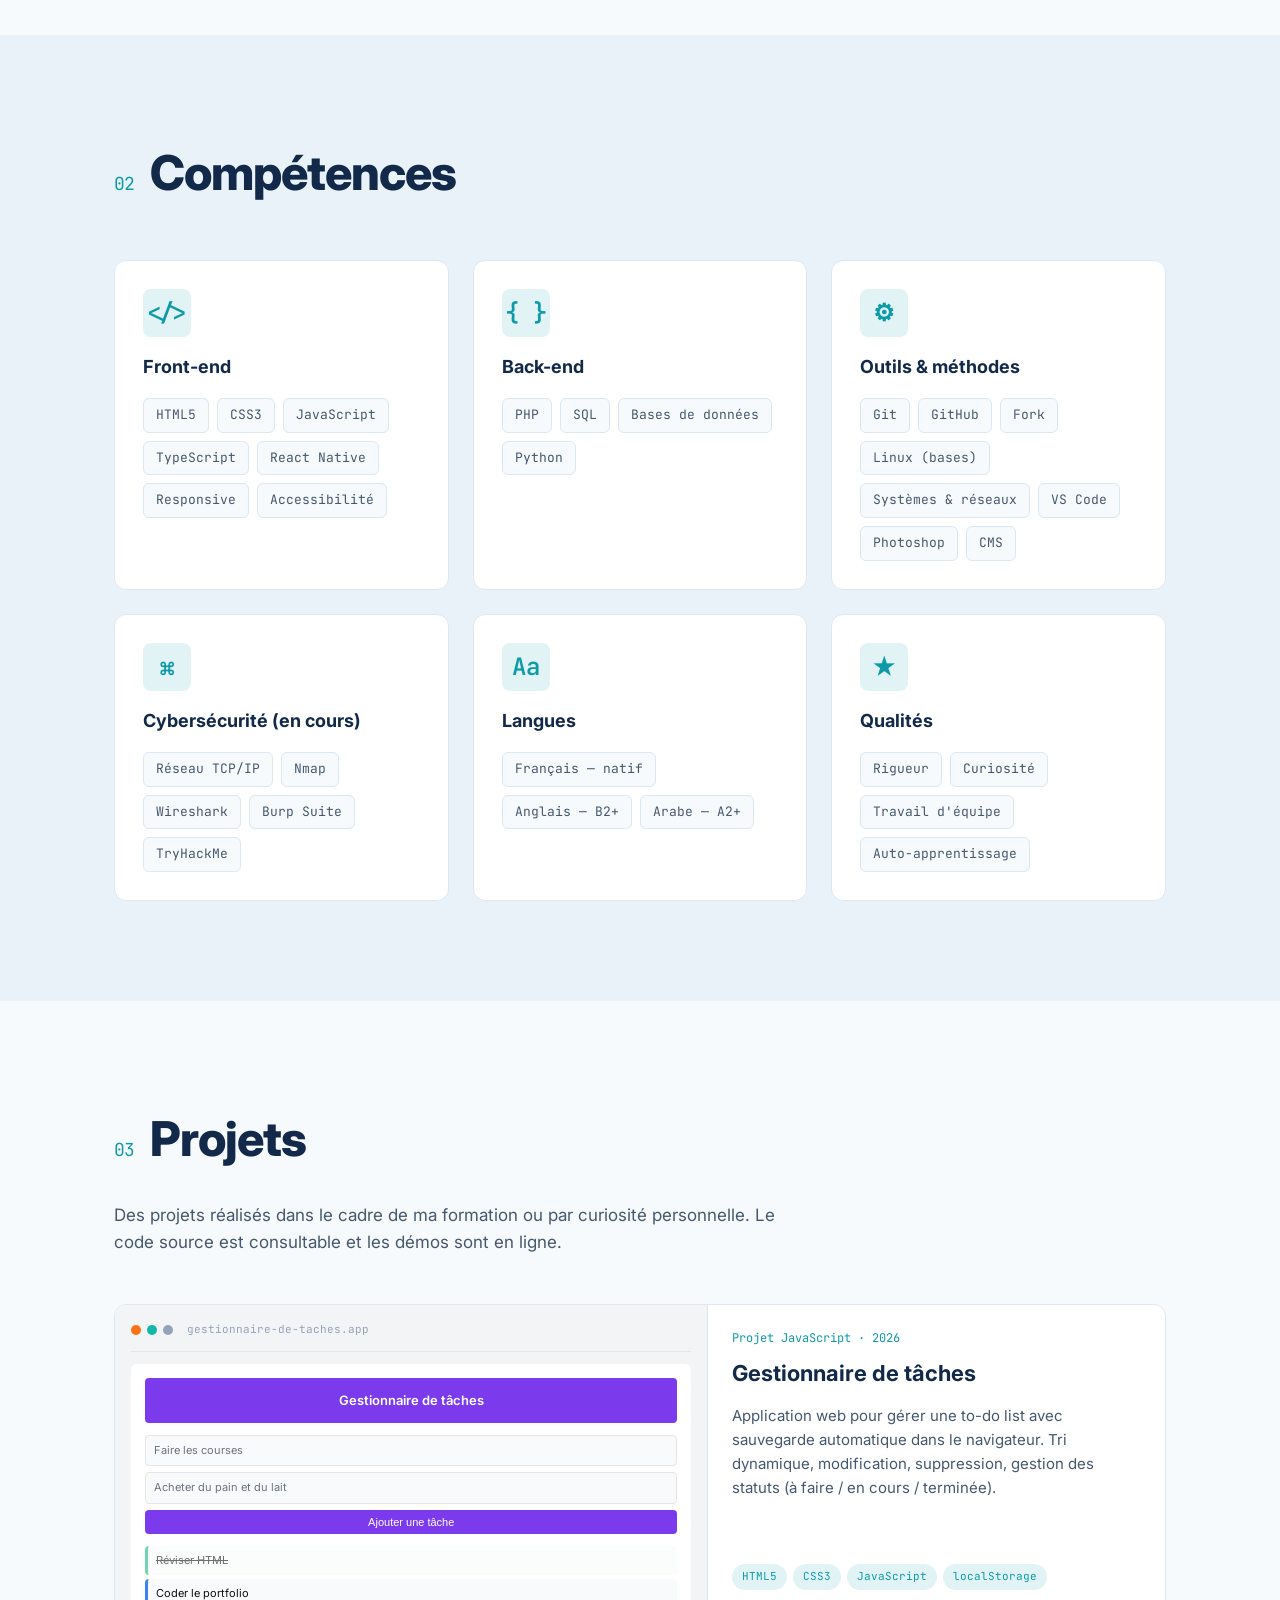
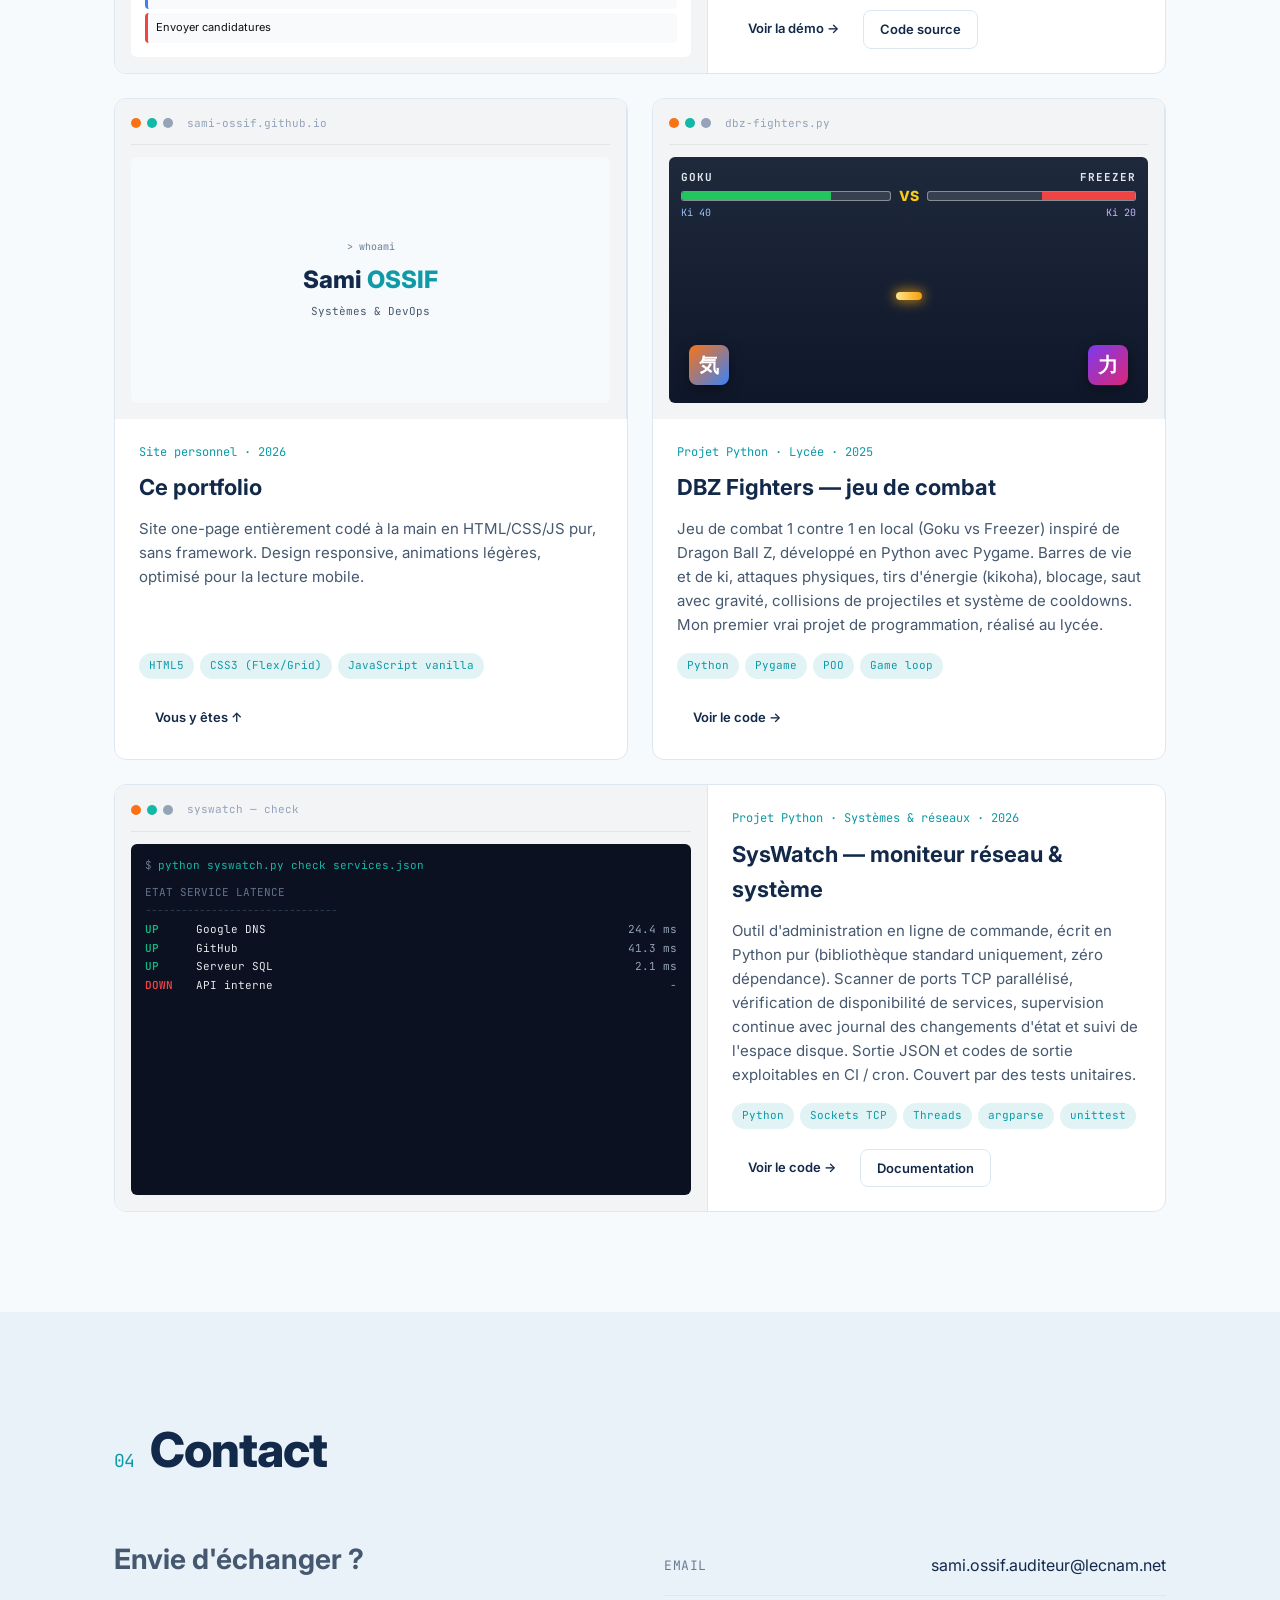
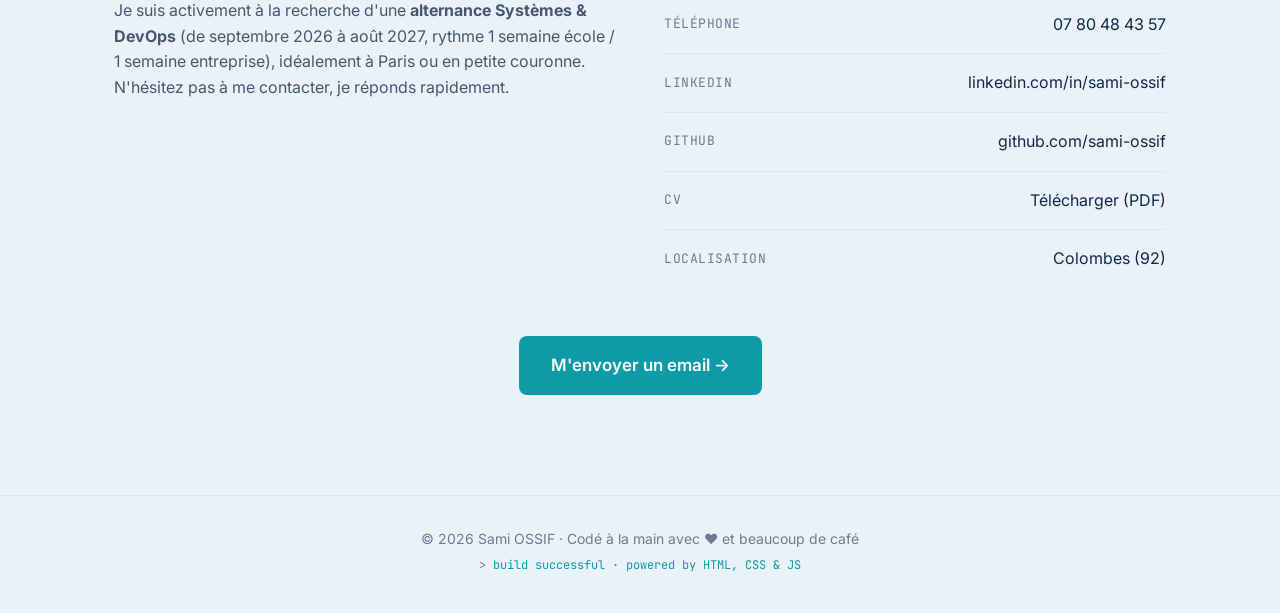
==== commit b9643d25: "Update index.html" ====
--- a/index.html
+++ b/index.html
@@ -76,9 +76,9 @@
                         et son infrastructure.
                     </p>
                     <p>
-                        Après une première expérience en développement web, je me dirige vers le
-                        <strong>DEUST IOSI (Systèmes &amp; DevOps)</strong> en alternance. Je recherche
-                        une entreprise pour septembre 2026, avec en ligne de mire le déploiement,
+                        Après une première expérience en développement web, j'entame le
+                        <strong>DEUST IOSI (Informatique et Organisations des Systèmes d'Informations)</strong> en alternance. Je recherche
+                        une entreprise à partir d'octobre 2026, avec en ligne de mire le déploiement,
                         l'automatisation et la sécurité informatique.
                     </p>
                 </div>
@@ -87,7 +87,7 @@
                     <ul class="status-list">
                         <li><span class="status-key">Formation</span><span class="status-val">DEUST IOSI · Cnam (DevOps)</span></li>
                         <li><span class="status-key">Cursus</span><span class="status-val">DSP → DEUST → Licence Pro</span></li>
-                        <li><span class="status-key">Recherche</span><span class="status-val">Alternance · sept. 2026 → août 2027</span></li>
+                        <li><span class="status-key">Recherche</span><span class="status-val">Alternance · oct. 2026 → août 2027</span></li>
                         <li><span class="status-key">Rythme</span><span class="status-val">1 sem. école / 1 sem. entreprise</span></li>
                         <li><span class="status-key">Localisation</span><span class="status-val">Colombes (92) · Île-de-France</span></li>
                         <li><span class="status-key">Mobilité</span><span class="status-val">Paris &amp; petite couronne</span></li>
